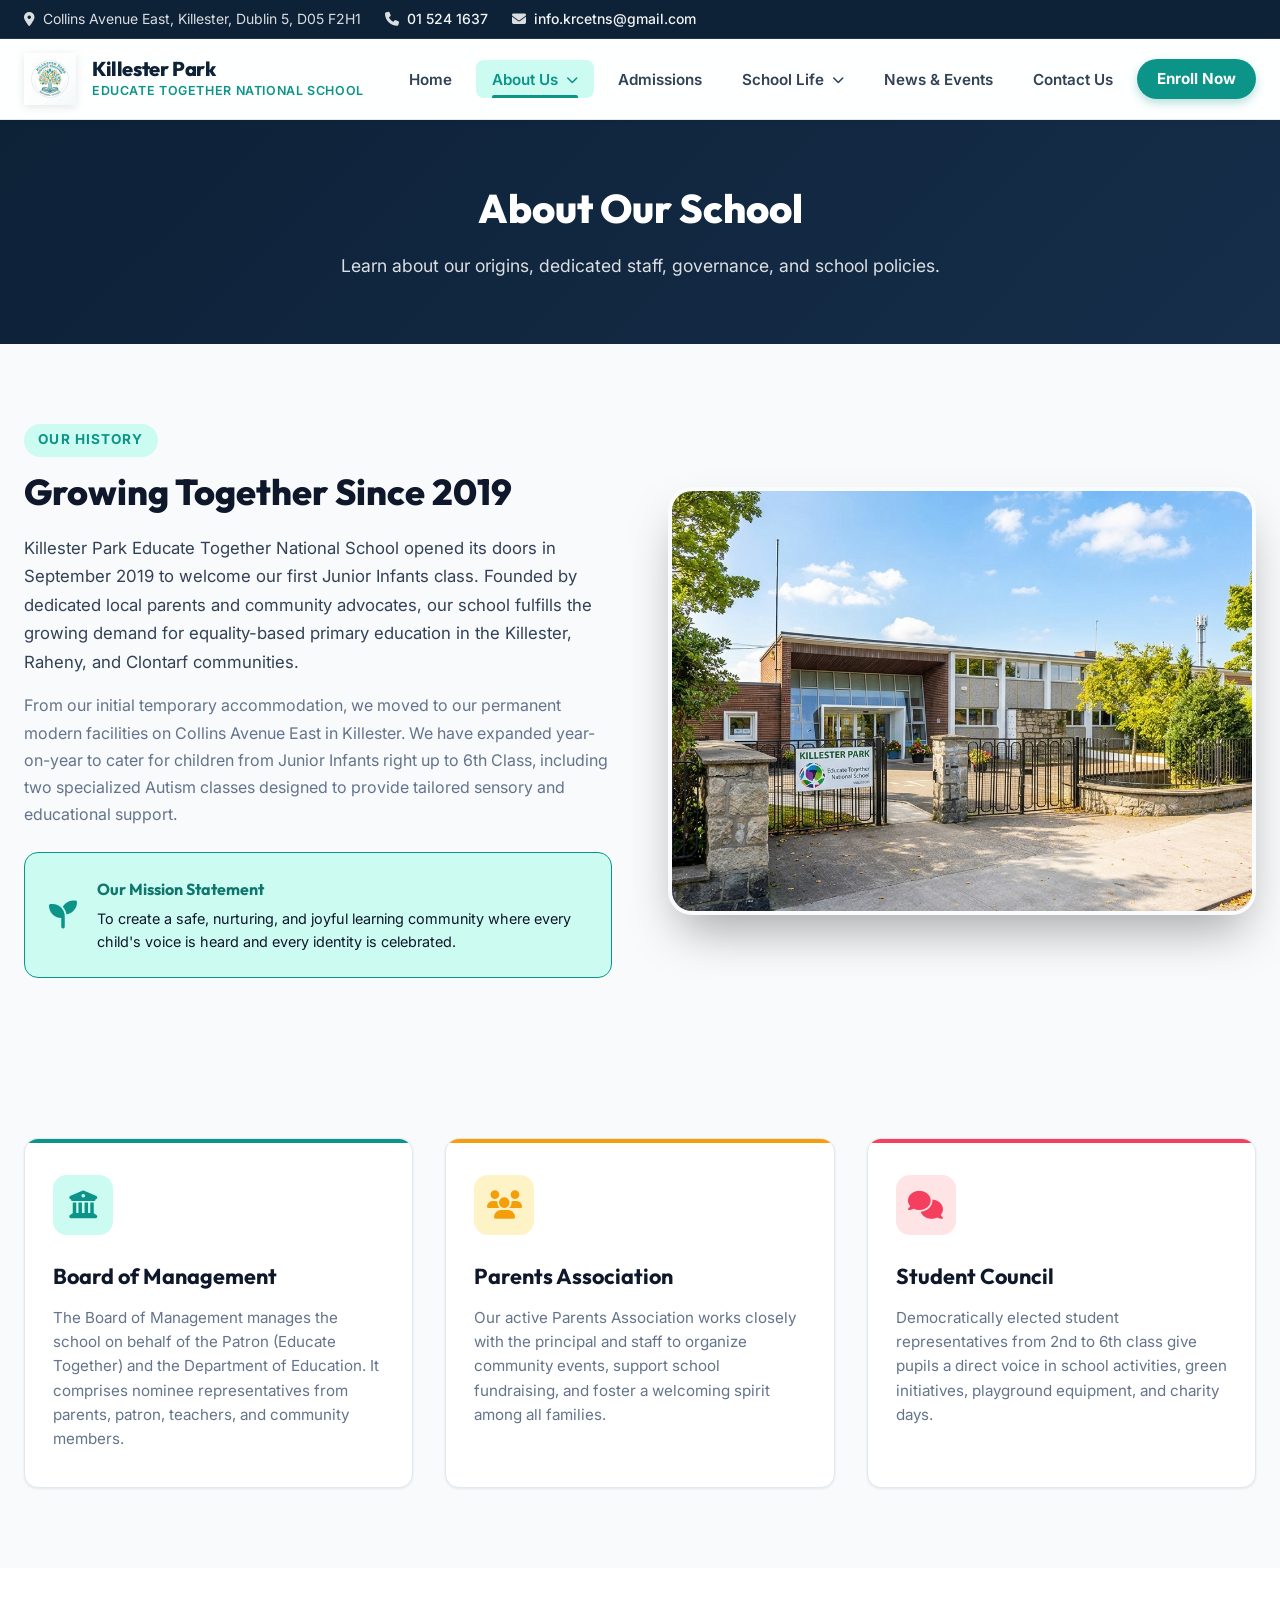
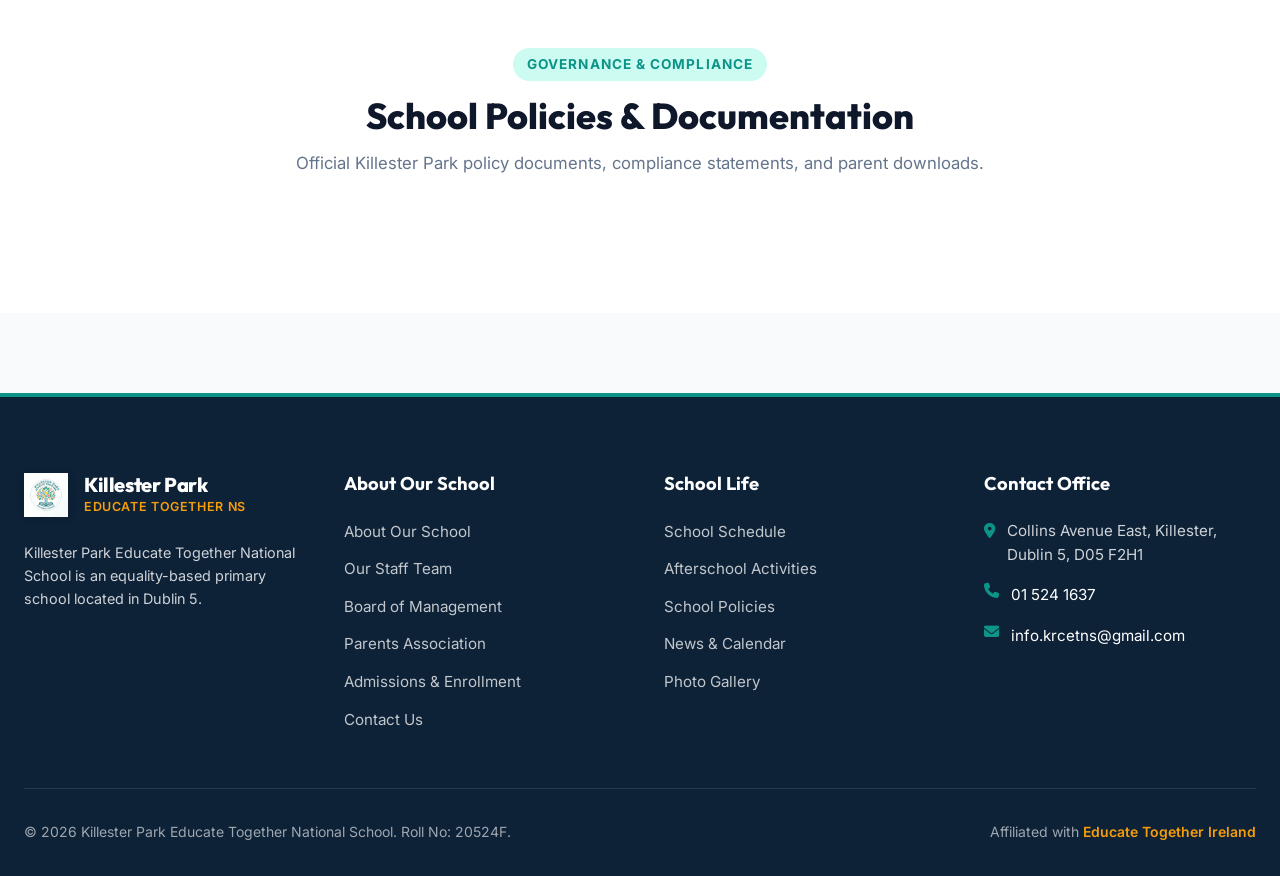
==== about.html @ 39e389ac "Update website to Killester Park: school name, shared components, afterschool activities, live Googl" ====
<!DOCTYPE html>
<html lang="en">
<head>
  <meta charset="UTF-8">
  <meta name="viewport" content="width=device-width, initial-scale=1.0">
  <title>About Us & Ethos | Killester Park Dublin 5</title>
  <meta name="description" content="Learn about Killester Park Educate Together National School history, core Educate Together ethos, equality-based values, governance, and school policy documents.">
  <link rel="icon" type="image/png" href="images/logo.png">
  <link rel="stylesheet" href="css/styles.css">
  <link rel="stylesheet" href="https://cdnjs.cloudflare.com/ajax/libs/font-awesome/6.4.0/css/all.min.css">
</head>
<body>

  <!-- Shared Site Header Container -->
  <div id="siteHeader"></div>

  <!-- Page Banner -->
  <section class="page-header-banner">
    <div class="page-header-container">
      <h1 class="page-header-title">About Our School</h1>
      <p class="page-header-subtitle">Learn about our origins, dedicated staff, governance, and school policies.</p>
    </div>
  </section>

  <!-- History & Vision Section -->
  <section class="section">
    <div class="container">
      <div style="display: grid; grid-template-columns: repeat(auto-fit, minmax(320px, 1fr)); gap: 3.5rem; align-items: center;">
        <div>
          <span class="section-tag">Our History</span>
          <h2 class="section-title" style="text-align: left; margin-bottom: 1.25rem;">Growing Together Since 2019</h2>
          <p style="font-size: 1.05rem; line-height: 1.7; color: var(--text-body); margin-bottom: 1rem;">
            Killester Park Educate Together National School opened its doors in September 2019 to welcome our first Junior Infants class. Founded by dedicated local parents and community advocates, our school fulfills the growing demand for equality-based primary education in the Killester, Raheny, and Clontarf communities.
          </p>
          <p style="font-size: 1rem; line-height: 1.7; color: var(--text-muted); margin-bottom: 1.5rem;">
            From our initial temporary accommodation, we moved to our permanent modern facilities on Collins Avenue East in Killester. We have expanded year-on-year to cater for children from Junior Infants right up to 6th Class, including two specialized Autism classes designed to provide tailored sensory and educational support.
          </p>
          <div class="policy-card" style="background: var(--teal-light); border-color: var(--teal-brand);">
            <i class="fa-solid fa-seedling" style="font-size: 1.75rem; color: var(--teal-brand);"></i>
            <div>
              <h4 style="font-family: var(--font-heading); font-weight: 700; color: var(--teal-dark);">Our Mission Statement</h4>
              <p style="font-size: 0.9rem; color: var(--text-heading); margin-top: 0.25rem;">To create a safe, nurturing, and joyful learning community where every child's voice is heard and every identity is celebrated.</p>
            </div>
          </div>
        </div>

        <div class="hero-image-card">
          <img src="images/hero.png" alt="Killester Park School Campus">
        </div>
      </div>
    </div>
  </section>

  <!-- Governance & Parents Association -->
  <section class="section">
    <div class="container">
      <div style="display: grid; grid-template-columns: repeat(auto-fit, minmax(300px, 1fr)); gap: 2rem;">
        <div class="pillar-card">
          <div class="pillar-icon"><i class="fa-solid fa-building-columns"></i></div>
          <h3 class="pillar-title">Board of Management</h3>
          <p class="pillar-text">The Board of Management manages the school on behalf of the Patron (Educate Together) and the Department of Education. It comprises nominee representatives from parents, patron, teachers, and community members.</p>
        </div>

        <div class="pillar-card">
          <div class="pillar-icon"><i class="fa-solid fa-users"></i></div>
          <h3 class="pillar-title">Parents Association</h3>
          <p class="pillar-text">Our active Parents Association works closely with the principal and staff to organize community events, support school fundraising, and foster a welcoming spirit among all families.</p>
        </div>

        <div class="pillar-card">
          <div class="pillar-icon"><i class="fa-solid fa-comments"></i></div>
          <h3 class="pillar-title">Student Council</h3>
          <p class="pillar-text">Democratically elected student representatives from 2nd to 6th class give pupils a direct voice in school activities, green initiatives, playground equipment, and charity days.</p>
        </div>
      </div>
    </div>
  </section>

  <!-- Dynamic Policies Center Section -->
  <section class="section" id="policies" style="background-color: var(--bg-surface);">
    <div class="container">
      <div class="section-header">
        <span class="section-tag">Governance & Compliance</span>
        <h2 class="section-title">School Policies & Documentation</h2>
        <p class="section-description">Official Killester Park policy documents, compliance statements, and parent downloads.</p>
      </div>

      <!-- Live Policy List Container -->
      <div class="policy-list" id="policyList">
        <!-- Rendered dynamically via js/main.js -->
      </div>
    </div>
  </section>

  <!-- Shared Site Footer Container -->
  <div id="siteFooter"></div>

  <script src="js/main.js"></script>
</body>
</html>
---- css/styles.css ----
/* ==========================================================================
   KILLESTER PARK EDUCATE TOGETHER NATIONAL SCHOOL
   Official Master Stylesheet & Design System
   ========================================================================== */

@import url('https://fonts.googleapis.com/css2?family=Inter:wght@300;400;500;600;700&family=Outfit:wght@400;500;600;700;800&display=swap');

:root {
  /* Color Palette */
  --primary-navy: #0d2137;
  --primary-navy-light: #162e4a;
  --teal-brand: #0d9488;
  --teal-dark: #0f766e;
  --teal-light: #ccfbf1;
  --amber-accent: #f59e0b;
  --amber-light: #fef3c7;
  --coral-accent: #f43f5e;
  --coral-light: #ffe4e6;
  --emerald-accent: #10b981;
  --emerald-light: #d1fae5;

  /* Surfaces & Neutral Tones */
  --bg-main: #f8fafc;
  --bg-surface: #ffffff;
  --bg-surface-elevated: #ffffff;
  --border-subtle: #e2e8f0;
  --border-strong: #cbd5e1;

  /* Text Colors */
  --text-heading: #0f172a;
  --text-body: #334155;
  --text-muted: #64748b;
  --text-white: #ffffff;

  /* Typography */
  --font-heading: 'Outfit', -apple-system, BlinkMacSystemFont, sans-serif;
  --font-body: 'Inter', -apple-system, BlinkMacSystemFont, sans-serif;

  /* Shadows & Glassmorphism */
  --shadow-sm: 0 1px 3px rgba(15, 23, 42, 0.08);
  --shadow-md: 0 4px 12px rgba(15, 23, 42, 0.08), 0 2px 4px rgba(15, 23, 42, 0.04);
  --shadow-lg: 0 10px 25px -5px rgba(15, 23, 42, 0.1), 0 8px 10px -6px rgba(15, 23, 42, 0.04);
  --shadow-hover: 0 20px 30px -10px rgba(13, 148, 136, 0.2);
  --glass-bg: rgba(255, 255, 255, 0.85);
  --glass-border: rgba(255, 255, 255, 0.3);

  /* Radius & Transitions */
  --radius-sm: 8px;
  --radius-md: 14px;
  --radius-lg: 24px;
  --radius-full: 9999px;
  --transition: all 0.3s cubic-bezier(0.16, 1, 0.3, 1);
}

/* Reset & Box Sizing */
*, *::before, *::after {
  box-sizing: border-box;
  margin: 0;
  padding: 0;
}

html {
  scroll-behavior: smooth;
  font-size: 16px;
}

body {
  font-family: var(--font-body);
  background-color: var(--bg-main);
  color: var(--text-body);
  line-height: 1.6;
  -webkit-font-smoothing: antialiased;
  overflow-x: hidden;
}

a {
  color: var(--teal-brand);
  text-decoration: none;
  transition: var(--transition);
}

a:hover {
  color: var(--teal-dark);
}

img {
  max-width: 100%;
  height: auto;
  display: block;
}

/* ==========================================================================
   TOP ANNOUNCEMENT & CONTACT BAR
   ========================================================================== */
.top-bar {
  background-color: var(--primary-navy);
  color: rgba(255, 255, 255, 0.9);
  font-size: 0.875rem;
  padding: 0.5rem 1.5rem;
  border-bottom: 1px solid rgba(255, 255, 255, 0.1);
}

.top-bar-container {
  max-width: 1280px;
  margin: 0 auto;
  display: flex;
  justify-content: space-between;
  align-items: center;
  flex-wrap: wrap;
  gap: 1rem;
}

.top-info {
  display: flex;
  align-items: center;
  gap: 1.5rem;
  flex-wrap: wrap;
}

.top-info-item {
  display: inline-flex;
  align-items: center;
  gap: 0.5rem;
  color: rgba(255, 255, 255, 0.85);
}

.top-info-item a {
  color: rgba(255, 255, 255, 0.95);
  font-weight: 500;
}

.top-info-item a:hover {
  color: var(--amber-accent);
}

.top-social {
  display: flex;
  align-items: center;
  gap: 1rem;
}

.social-link {
  display: inline-flex;
  align-items: center;
  justify-content: center;
  width: 28px;
  height: 28px;
  border-radius: 50%;
  background: rgba(255, 255, 255, 0.15);
  color: white;
  transition: var(--transition);
}

.social-link:hover {
  background: var(--teal-brand);
  color: white;
  transform: translateY(-2px);
}

/* ==========================================================================
   HEADER & NAVIGATION
   ========================================================================== */
.main-header {
  position: sticky;
  top: 0;
  z-index: 1000;
  background: var(--glass-bg);
  backdrop-filter: blur(12px);
  border-bottom: 1px solid var(--border-subtle);
  box-shadow: var(--shadow-sm);
  transition: var(--transition);
}

.header-container {
  max-width: 1280px;
  margin: 0 auto;
  padding: 0.85rem 1.5rem;
  display: flex;
  align-items: center;
  justify-content: space-between;
}

.brand-logo {
  display: flex;
  align-items: center;
  gap: 1rem;
  text-decoration: none;
}

.brand-logo img {
  width: 52px;
  height: 52px;
  object-fit: contain;
  filter: drop-shadow(0 2px 4px rgba(0,0,0,0.1));
}

.brand-text {
  display: flex;
  flex-direction: column;
}

.brand-title {
  font-family: var(--font-heading);
  font-weight: 800;
  font-size: 1.25rem;
  color: var(--primary-navy);
  line-height: 1.2;
  letter-spacing: -0.02em;
}

.brand-subtitle {
  font-size: 0.78rem;
  font-weight: 600;
  color: var(--teal-brand);
  text-transform: uppercase;
  letter-spacing: 0.05em;
}

/* Navigation Links */
.nav-menu {
  display: flex;
  align-items: center;
  gap: 0.5rem;
  list-style: none;
}

.nav-link {
  padding: 0.6rem 1rem;
  font-size: 0.95rem;
  font-weight: 600;
  color: var(--text-body);
  border-radius: var(--radius-sm);
  transition: var(--transition);
  position: relative;
}

.nav-link:hover {
  color: var(--teal-brand);
  background-color: rgba(13, 148, 136, 0.06);
}

.nav-link.active {
  color: var(--teal-brand);
  background-color: var(--teal-light);
}

.nav-link.active::after {
  content: '';
  position: absolute;
  bottom: 0;
  left: 1rem;
  right: 1rem;
  height: 3px;
  background-color: var(--teal-brand);
  border-radius: 2px 2px 0 0;
}

/* Navigation Dropdown */
.nav-item-dropdown {
  position: relative;
}

.dropdown-menu {
  position: absolute;
  top: 100%;
  left: 0;
  min-width: 240px;
  background: var(--bg-surface);
  border: 1px solid var(--border-subtle);
  border-radius: var(--radius-md);
  box-shadow: var(--shadow-lg);
  padding: 0.5rem;
  list-style: none;
  opacity: 0;
  visibility: hidden;
  transform: translateY(10px);
  transition: all 0.25s cubic-bezier(0.16, 1, 0.3, 1);
  z-index: 1200;
}

.nav-item-dropdown:hover .dropdown-menu,
.nav-item-dropdown:focus-within .dropdown-menu {
  opacity: 1;
  visibility: visible;
  transform: translateY(4px);
}

.dropdown-item {
  display: flex;
  align-items: center;
  gap: 0.75rem;
  padding: 0.7rem 1rem;
  font-size: 0.92rem;
  font-weight: 600;
  color: var(--text-heading);
  border-radius: var(--radius-sm);
  transition: var(--transition);
}

.dropdown-item:hover, .dropdown-item.active {
  background-color: var(--teal-light);
  color: var(--teal-brand);
}

/* Mobile Drawer Submenu */
.mobile-submenu {
  list-style: none;
  padding-left: 1.25rem;
  display: flex;
  flex-direction: column;
  gap: 0.25rem;
  margin-top: 0.25rem;
  margin-bottom: 0.5rem;
}

.mobile-submenu-link {
  display: block;
  padding: 0.6rem 0.85rem;
  font-size: 0.95rem;
  font-weight: 600;
  color: var(--text-muted);
  border-radius: var(--radius-sm);
}

.mobile-submenu-link.active, .mobile-submenu-link:hover {
  color: var(--teal-brand);
  background: var(--teal-light);
}

.nav-cta {
  background-color: var(--teal-brand);
  color: white !important;
  padding: 0.65rem 1.25rem;
  border-radius: var(--radius-full);
  font-weight: 700;
  box-shadow: 0 4px 10px rgba(13, 148, 136, 0.3);
}

.nav-cta:hover {
  background-color: var(--teal-dark);
  transform: translateY(-1px);
  box-shadow: 0 6px 15px rgba(13, 148, 136, 0.4);
}

/* Mobile Toggle */
.mobile-toggle {
  display: none;
  background: none;
  border: none;
  font-size: 1.5rem;
  color: var(--primary-navy);
  cursor: pointer;
  padding: 0.5rem;
  border-radius: var(--radius-sm);
}

.mobile-toggle:hover {
  background-color: var(--border-subtle);
}

/* Mobile Drawer Overlay */
.mobile-drawer {
  position: fixed;
  top: 0;
  right: -100%;
  width: 85%;
  max-width: 380px;
  height: 100vh;
  background: var(--bg-surface);
  box-shadow: -10px 0 30px rgba(0, 0, 0, 0.15);
  z-index: 1100;
  transition: right 0.4s cubic-bezier(0.16, 1, 0.3, 1);
  display: flex;
  flex-direction: column;
  padding: 2rem 1.5rem;
}

.mobile-drawer.open {
  right: 0;
}

.mobile-drawer-header {
  display: flex;
  align-items: center;
  justify-content: space-between;
  padding-bottom: 1.5rem;
  border-bottom: 1px solid var(--border-subtle);
  margin-bottom: 1.5rem;
}

.close-drawer {
  background: none;
  border: none;
  font-size: 1.5rem;
  cursor: pointer;
  color: var(--text-muted);
  padding: 0.5rem;
}

.mobile-nav-list {
  list-style: none;
  display: flex;
  flex-direction: column;
  gap: 0.5rem;
}

.mobile-nav-link {
  display: block;
  padding: 0.85rem 1rem;
  font-size: 1.05rem;
  font-weight: 600;
  color: var(--text-heading);
  border-radius: var(--radius-sm);
}

.mobile-nav-link.active, .mobile-nav-link:hover {
  background-color: var(--teal-light);
  color: var(--teal-brand);
}

.backdrop {
  position: fixed;
  top: 0;
  left: 0;
  width: 100vw;
  height: 100vh;
  background: rgba(15, 23, 42, 0.4);
  backdrop-filter: blur(4px);
  z-index: 1050;
  opacity: 0;
  pointer-events: none;
  transition: opacity 0.3s ease;
}

.backdrop.active {
  opacity: 1;
  pointer-events: auto;
}

/* ==========================================================================
   HERO BANNER
   ========================================================================== */
.hero {
  position: relative;
  background: linear-gradient(135deg, var(--primary-navy) 0%, var(--primary-navy-light) 60%, #1e3a5f 100%);
  color: var(--text-white);
  padding: 5rem 1.5rem 6rem;
  overflow: hidden;
}

.hero-bg-shapes {
  position: absolute;
  top: 0;
  left: 0;
  width: 100%;
  height: 100%;
  overflow: hidden;
  pointer-events: none;
  z-index: 1;
}

.shape-circle-1 {
  position: absolute;
  top: -100px;
  right: -50px;
  width: 400px;
  height: 400px;
  border-radius: 50%;
  background: radial-gradient(circle, rgba(13, 148, 136, 0.25) 0%, rgba(13, 148, 136, 0) 70%);
}

.shape-circle-2 {
  position: absolute;
  bottom: -150px;
  left: -100px;
  width: 500px;
  height: 500px;
  border-radius: 50%;
  background: radial-gradient(circle, rgba(245, 158, 11, 0.18) 0%, rgba(245, 158, 11, 0) 70%);
}

.hero-container {
  max-width: 1280px;
  margin: 0 auto;
  position: relative;
  z-index: 2;
  display: grid;
  grid-template-columns: 1.2fr 0.8fr;
  gap: 3rem;
  align-items: center;
}

.hero-badge {
  display: inline-flex;
  align-items: center;
  gap: 0.5rem;
  padding: 0.4rem 1rem;
  background: rgba(255, 255, 255, 0.12);
  backdrop-filter: blur(8px);
  border: 1px solid rgba(255, 255, 255, 0.2);
  border-radius: var(--radius-full);
  font-size: 0.875rem;
  font-weight: 600;
  color: var(--amber-accent);
  margin-bottom: 1.25rem;
}

.hero-title {
  font-family: var(--font-heading);
  font-size: 3rem;
  font-weight: 800;
  line-height: 1.15;
  letter-spacing: -0.02em;
  margin-bottom: 1.25rem;
}

.hero-title span {
  color: #38bdf8;
  background: linear-gradient(135deg, #38bdf8 0%, #2dd4bf 100%);
  -webkit-background-clip: text;
  -webkit-text-fill-color: transparent;
}

.hero-lead {
  font-size: 1.15rem;
  line-height: 1.6;
  color: rgba(255, 255, 255, 0.85);
  margin-bottom: 2rem;
  max-width: 600px;
}

.hero-actions {
  display: flex;
  gap: 1rem;
  flex-wrap: wrap;
}

.hero-image-card {
  position: relative;
  border-radius: var(--radius-lg);
  overflow: hidden;
  box-shadow: 0 25px 50px -12px rgba(0, 0, 0, 0.35);
  border: 4px solid rgba(255, 255, 255, 0.15);
}

.hero-image-card img {
  width: 100%;
  height: 420px;
  object-fit: cover;
  transition: transform 0.5s ease;
}

.hero-image-card:hover img {
  transform: scale(1.03);
}

/* Page Header Banner (for secondary pages) */
.page-header-banner {
  background: linear-gradient(135deg, var(--primary-navy) 0%, var(--primary-navy-light) 100%);
  color: white;
  padding: 3.5rem 1.5rem 4rem;
  text-align: center;
  position: relative;
}

.page-header-container {
  max-width: 900px;
  margin: 0 auto;
}

.page-header-title {
  font-family: var(--font-heading);
  font-size: 2.5rem;
  font-weight: 800;
  margin-bottom: 0.75rem;
}

.page-header-subtitle {
  font-size: 1.1rem;
  color: rgba(255, 255, 255, 0.85);
}

/* ==========================================================================
   BUTTONS & CONTROLS
   ========================================================================== */
.btn {
  display: inline-flex;
  align-items: center;
  justify-content: center;
  gap: 0.5rem;
  padding: 0.8rem 1.6rem;
  font-family: var(--font-body);
  font-weight: 700;
  font-size: 1rem;
  border-radius: var(--radius-sm);
  cursor: pointer;
  transition: var(--transition);
  border: 2px solid transparent;
  text-decoration: none;
}

.btn-primary {
  background-color: var(--teal-brand);
  color: white;
  box-shadow: 0 4px 14px rgba(13, 148, 136, 0.35);
}

.btn-primary:hover {
  background-color: var(--teal-dark);
  color: white;
  transform: translateY(-2px);
  box-shadow: 0 6px 20px rgba(13, 148, 136, 0.45);
}

.btn-secondary {
  background-color: rgba(255, 255, 255, 0.15);
  color: white;
  border: 1px solid rgba(255, 255, 255, 0.3);
  backdrop-filter: blur(4px);
}

.btn-secondary:hover {
  background-color: rgba(255, 255, 255, 0.25);
  color: white;
  transform: translateY(-2px);
}

.btn-outline {
  background-color: transparent;
  color: var(--teal-brand);
  border: 2px solid var(--teal-brand);
}

.btn-outline:hover {
  background-color: var(--teal-brand);
  color: white;
}

.btn-amber {
  background-color: var(--amber-accent);
  color: var(--primary-navy);
  font-weight: 800;
  box-shadow: 0 4px 14px rgba(245, 158, 11, 0.3);
}

.btn-amber:hover {
  background-color: #d97706;
  color: white;
  transform: translateY(-2px);
}

/* ==========================================================================
   STATS BAR
   ========================================================================== */
.stats-bar {
  background: var(--bg-surface);
  border-bottom: 1px solid var(--border-subtle);
  padding: 2rem 1.5rem;
  box-shadow: var(--shadow-sm);
  margin-top: -2rem;
  position: relative;
  z-index: 10;
  border-radius: var(--radius-md);
  max-width: 1200px;
  margin-left: auto;
  margin-right: auto;
}

.stats-grid {
  display: grid;
  grid-template-columns: repeat(auto-fit, minmax(200px, 1fr));
  gap: 2rem;
  text-align: center;
}

.stat-item {
  display: flex;
  flex-direction: column;
  align-items: center;
}

.stat-number {
  font-family: var(--font-heading);
  font-size: 2.25rem;
  font-weight: 800;
  color: var(--teal-brand);
  line-height: 1.1;
}

.stat-label {
  font-size: 0.9rem;
  font-weight: 600;
  color: var(--text-muted);
  margin-top: 0.25rem;
}

/* ==========================================================================
   EDUCATE TOGETHER PILLARS & ETHOS
   ========================================================================== */
.section {
  padding: 5rem 1.5rem;
}

.container {
  max-width: 1280px;
  margin: 0 auto;
}

.section-header {
  text-align: center;
  max-width: 700px;
  margin: 0 auto 3.5rem;
}

.section-tag {
  display: inline-block;
  font-size: 0.85rem;
  font-weight: 700;
  color: var(--teal-brand);
  text-transform: uppercase;
  letter-spacing: 0.08em;
  background-color: var(--teal-light);
  padding: 0.35rem 0.9rem;
  border-radius: var(--radius-full);
  margin-bottom: 0.75rem;
}

.section-title {
  font-family: var(--font-heading);
  font-size: 2.25rem;
  font-weight: 800;
  color: var(--text-heading);
  line-height: 1.25;
}

.section-description {
  font-size: 1.05rem;
  color: var(--text-muted);
  margin-top: 0.75rem;
}

.pillars-grid {
  display: grid;
  grid-template-columns: repeat(auto-fit, minmax(270px, 1fr));
  gap: 2rem;
}

.pillar-card {
  background: var(--bg-surface);
  padding: 2.25rem 1.75rem;
  border-radius: var(--radius-md);
  border: 1px solid var(--border-subtle);
  box-shadow: var(--shadow-sm);
  transition: var(--transition);
  position: relative;
  overflow: hidden;
}

.pillar-card::before {
  content: '';
  position: absolute;
  top: 0;
  left: 0;
  width: 100%;
  height: 4px;
  background: var(--teal-brand);
  transition: var(--transition);
}

.pillar-card:nth-child(2)::before { background: var(--amber-accent); }
.pillar-card:nth-child(3)::before { background: var(--coral-accent); }
.pillar-card:nth-child(4)::before { background: var(--emerald-accent); }

.pillar-card:hover {
  transform: translateY(-6px);
  box-shadow: var(--shadow-md);
  border-color: var(--border-strong);
}

.pillar-icon {
  width: 60px;
  height: 60px;
  border-radius: var(--radius-md);
  display: flex;
  align-items: center;
  justify-content: center;
  font-size: 1.75rem;
  margin-bottom: 1.5rem;
}

.pillar-card:nth-child(1) .pillar-icon { background: var(--teal-light); color: var(--teal-brand); }
.pillar-card:nth-child(2) .pillar-icon { background: var(--amber-light); color: var(--amber-accent); }
.pillar-card:nth-child(3) .pillar-icon { background: var(--coral-light); color: var(--coral-accent); }
.pillar-card:nth-child(4) .pillar-icon { background: var(--emerald-light); color: var(--emerald-accent); }

.pillar-title {
  font-family: var(--font-heading);
  font-size: 1.35rem;
  font-weight: 700;
  color: var(--text-heading);
  margin-bottom: 0.75rem;
}

.pillar-text {
  font-size: 0.95rem;
  color: var(--text-muted);
  line-height: 1.6;
}

/* ==========================================================================
   CARDS & GRID LAYOUTS
   ========================================================================== */
.card-grid {
  display: grid;
  grid-template-columns: repeat(auto-fit, minmax(320px, 1fr));
  gap: 2rem;
}

.info-card {
  background: var(--bg-surface);
  border-radius: var(--radius-md);
  border: 1px solid var(--border-subtle);
  overflow: hidden;
  box-shadow: var(--shadow-sm);
  transition: var(--transition);
  display: flex;
  flex-direction: column;
}

.info-card:hover {
  transform: translateY(-4px);
  box-shadow: var(--shadow-md);
}

.card-img-wrapper {
  position: relative;
  width: 100%;
  height: 200px;
  overflow: hidden;
}

.card-img-wrapper img {
  width: 100%;
  height: 100%;
  object-fit: cover;
  transition: transform 0.5s ease;
}

.info-card:hover .card-img-wrapper img {
  transform: scale(1.05);
}

.card-badge {
  position: absolute;
  top: 1rem;
  left: 1rem;
  background: var(--glass-bg);
  backdrop-filter: blur(8px);
  padding: 0.3rem 0.8rem;
  border-radius: var(--radius-full);
  font-size: 0.75rem;
  font-weight: 700;
  color: var(--primary-navy);
}

.card-body {
  padding: 1.75rem;
  display: flex;
  flex-direction: column;
  flex: 1;
}

.card-title {
  font-family: var(--font-heading);
  font-size: 1.25rem;
  font-weight: 700;
  color: var(--text-heading);
  margin-bottom: 0.75rem;
}

.card-text {
  font-size: 0.95rem;
  color: var(--text-muted);
  margin-bottom: 1.5rem;
  flex: 1;
}

/* Policy Card Download List */
.policy-list {
  display: grid;
  grid-template-columns: repeat(auto-fit, minmax(280px, 1fr));
  gap: 1.5rem;
}

.policy-card {
  background: var(--bg-surface);
  padding: 1.5rem;
  border-radius: var(--radius-md);
  border: 1px solid var(--border-subtle);
  display: flex;
  align-items: center;
  gap: 1.25rem;
  transition: var(--transition);
}

.policy-card:hover {
  border-color: var(--teal-brand);
  transform: translateY(-2px);
  box-shadow: var(--shadow-sm);
}

.policy-icon {
  width: 48px;
  height: 48px;
  border-radius: var(--radius-sm);
  background: var(--teal-light);
  color: var(--teal-brand);
  display: flex;
  align-items: center;
  justify-content: center;
  font-size: 1.5rem;
  flex-shrink: 0;
}

.policy-info {
  flex: 1;
}

.policy-name {
  font-weight: 700;
  color: var(--text-heading);
  font-size: 1rem;
}

.policy-meta {
  font-size: 0.8rem;
  color: var(--text-muted);
}

/* ==========================================================================
   CALENDAR & NEWS FILTERS
   ========================================================================== */
.filter-bar {
  display: flex;
  justify-content: center;
  gap: 0.75rem;
  flex-wrap: wrap;
  margin-bottom: 2.5rem;
}

.filter-btn {
  padding: 0.6rem 1.25rem;
  border-radius: var(--radius-full);
  border: 1px solid var(--border-subtle);
  background: var(--bg-surface);
  font-weight: 600;
  font-size: 0.9rem;
  color: var(--text-muted);
  cursor: pointer;
  transition: var(--transition);
}

.filter-btn:hover, .filter-btn.active {
  background: var(--teal-brand);
  color: white;
  border-color: var(--teal-brand);
}

.calendar-grid {
  display: grid;
  grid-template-columns: repeat(auto-fit, minmax(300px, 1fr));
  gap: 1.5rem;
}

.calendar-card {
  background: var(--bg-surface);
  border-radius: var(--radius-md);
  border: 1px solid var(--border-subtle);
  padding: 1.5rem;
  display: flex;
  gap: 1.25rem;
  align-items: center;
}

.calendar-date {
  width: 65px;
  height: 65px;
  border-radius: var(--radius-sm);
  background: var(--primary-navy);
  color: white;
  display: flex;
  flex-direction: column;
  align-items: center;
  justify-content: center;
  flex-shrink: 0;
}

.calendar-date {
  min-width: 75px;
  padding: 0.5rem;
  height: 70px;
  border-radius: var(--radius-sm);
  background: var(--primary-navy);
  color: white;
  display: flex;
  flex-direction: column;
  align-items: center;
  justify-content: center;
  flex-shrink: 0;
  text-align: center;
}

.date-day {
  font-family: var(--font-heading);
  font-size: 1.25rem;
  font-weight: 800;
  line-height: 1.1;
  white-space: nowrap;
}

.date-month {
  font-size: 0.75rem;
  font-weight: 700;
  text-transform: uppercase;
  margin-top: 2px;
}

/* ==========================================================================
   FORMS & INPUTS
   ========================================================================== */
.form-container {
  background: var(--bg-surface);
  border-radius: var(--radius-lg);
  padding: 2.5rem;
  border: 1px solid var(--border-subtle);
  box-shadow: var(--shadow-md);
  max-width: 800px;
  margin: 0 auto;
}

.form-group {
  margin-bottom: 1.5rem;
}

.form-label {
  display: block;
  font-weight: 600;
  color: var(--text-heading);
  margin-bottom: 0.5rem;
  font-size: 0.95rem;
}

.form-input, .form-select, .form-textarea {
  width: 100%;
  padding: 0.85rem 1.1rem;
  border-radius: var(--radius-sm);
  border: 1px solid var(--border-strong);
  background: var(--bg-surface);
  font-family: var(--font-body);
  font-size: 0.95rem;
  color: var(--text-heading);
  transition: var(--transition);
}

.form-input:focus, .form-select:focus, .form-textarea:focus {
  outline: none;
  border-color: var(--teal-brand);
  box-shadow: 0 0 0 4px var(--teal-light);
}

.form-row {
  display: grid;
  grid-template-columns: repeat(auto-fit, minmax(240px, 1fr));
  gap: 1.5rem;
}

/* ==========================================================================
   FOOTER
   ========================================================================== */
.main-footer {
  background-color: var(--primary-navy);
  color: rgba(255, 255, 255, 0.8);
  padding: 4.5rem 1.5rem 2rem;
  margin-top: 5rem;
  border-top: 4px solid var(--teal-brand);
}

.footer-grid {
  display: grid;
  grid-template-columns: repeat(auto-fit, minmax(220px, 1fr));
  gap: 3rem;
  margin-bottom: 3.5rem;
}

.footer-col-title {
  font-family: var(--font-heading);
  font-weight: 700;
  color: white;
  font-size: 1.15rem;
  margin-bottom: 1.25rem;
}

.footer-links {
  list-style: none;
  display: flex;
  flex-direction: column;
  gap: 0.75rem;
}

.footer-link {
  color: rgba(255, 255, 255, 0.75);
  transition: var(--transition);
  font-size: 0.95rem;
}

.footer-link:hover {
  color: var(--amber-accent);
  padding-left: 4px;
}

.footer-contact-item {
  display: flex;
  gap: 0.75rem;
  margin-bottom: 1rem;
  font-size: 0.95rem;
  color: rgba(255, 255, 255, 0.8);
}

.footer-bottom {
  border-top: 1px solid rgba(255, 255, 255, 0.1);
  padding-top: 2rem;
  display: flex;
  justify-content: space-between;
  align-items: center;
  flex-wrap: wrap;
  gap: 1rem;
  font-size: 0.875rem;
  color: rgba(255, 255, 255, 0.6);
}

/* ==========================================================================
   RESPONSIVE QUERIES
   ========================================================================== */
@media (max-width: 1024px) {
  .hero-container {
    grid-template-columns: 1fr;
    text-align: center;
  }
  .hero-lead {
    margin-left: auto;
    margin-right: auto;
  }
  .hero-actions {
    justify-content: center;
  }
  .hero-image-card {
    max-width: 600px;
    margin: 0 auto;
  }
}

@media (max-width: 768px) {
  .nav-menu {
    display: none;
  }
  .mobile-toggle {
    display: block;
  }
  .hero-title {
    font-size: 2.25rem;
  }
  .top-info {
    justify-content: center;
  }
  .top-bar-container {
    justify-content: center;
  }
}
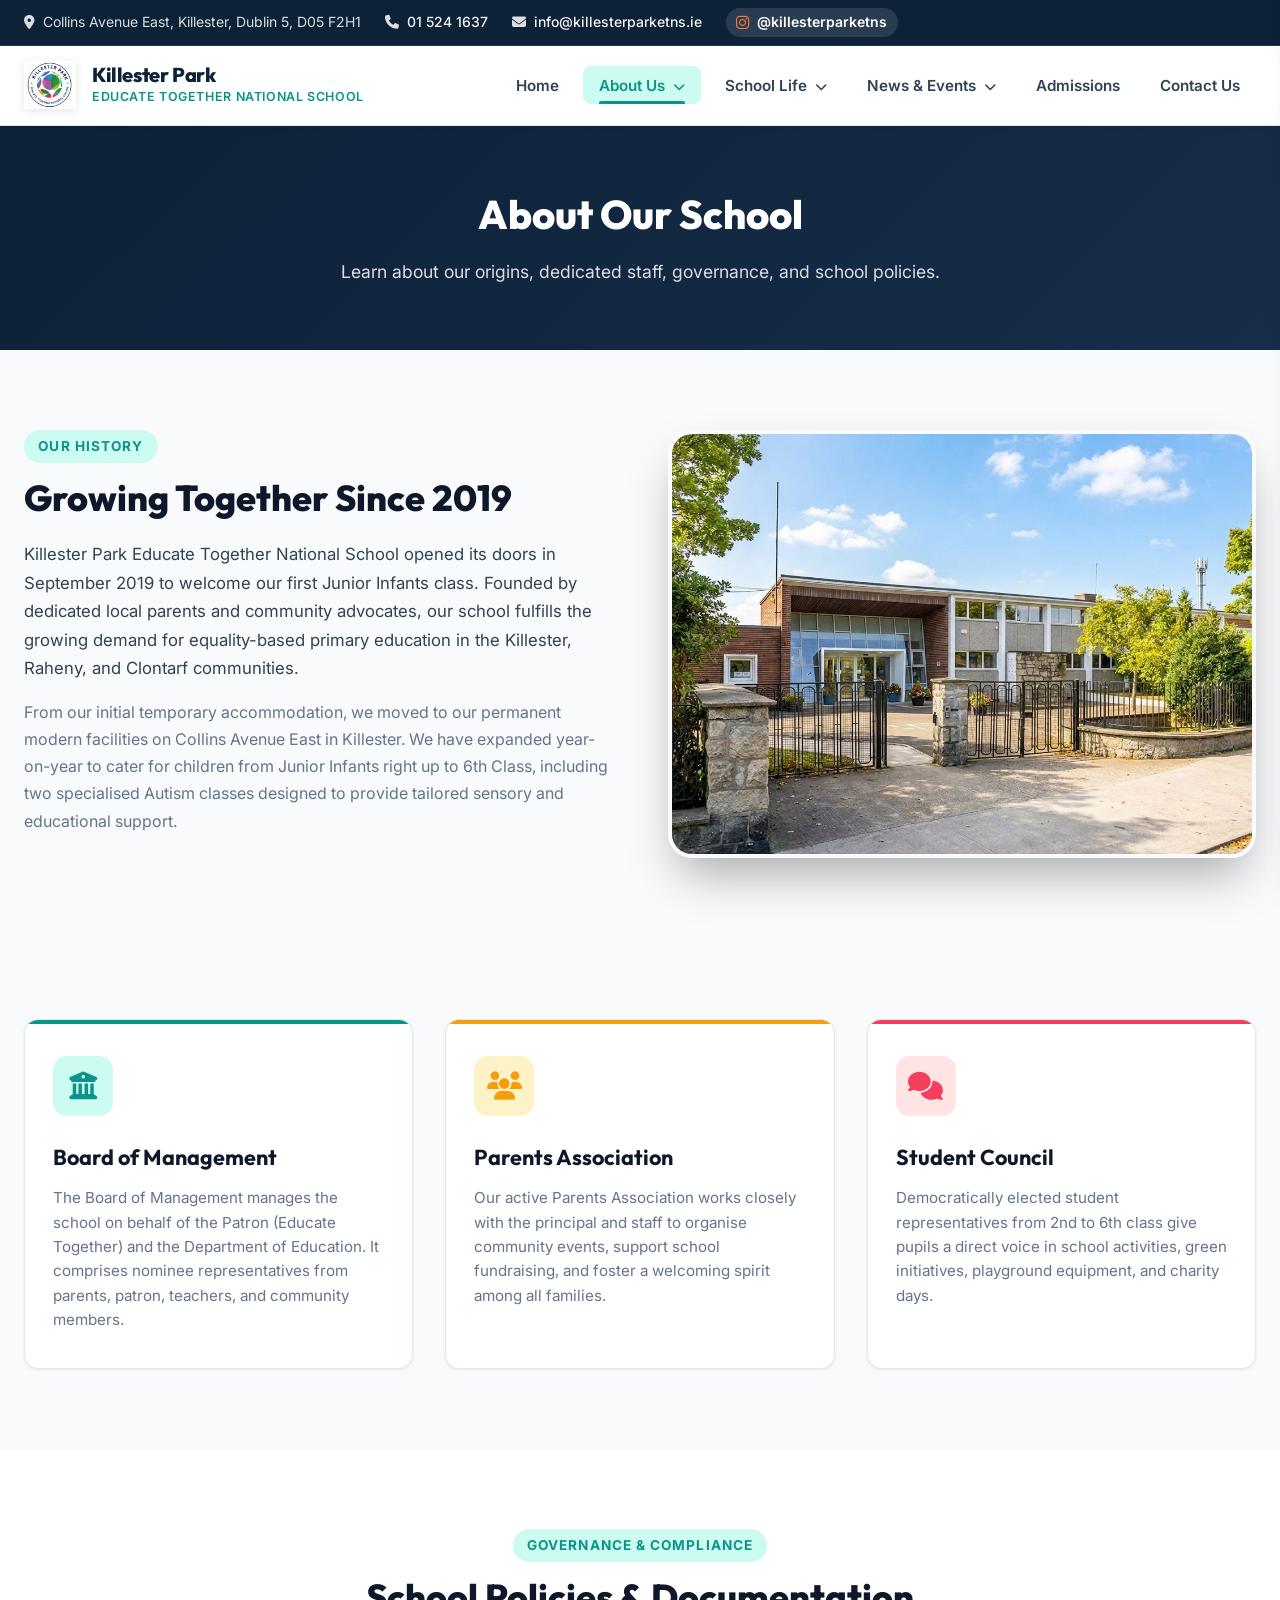
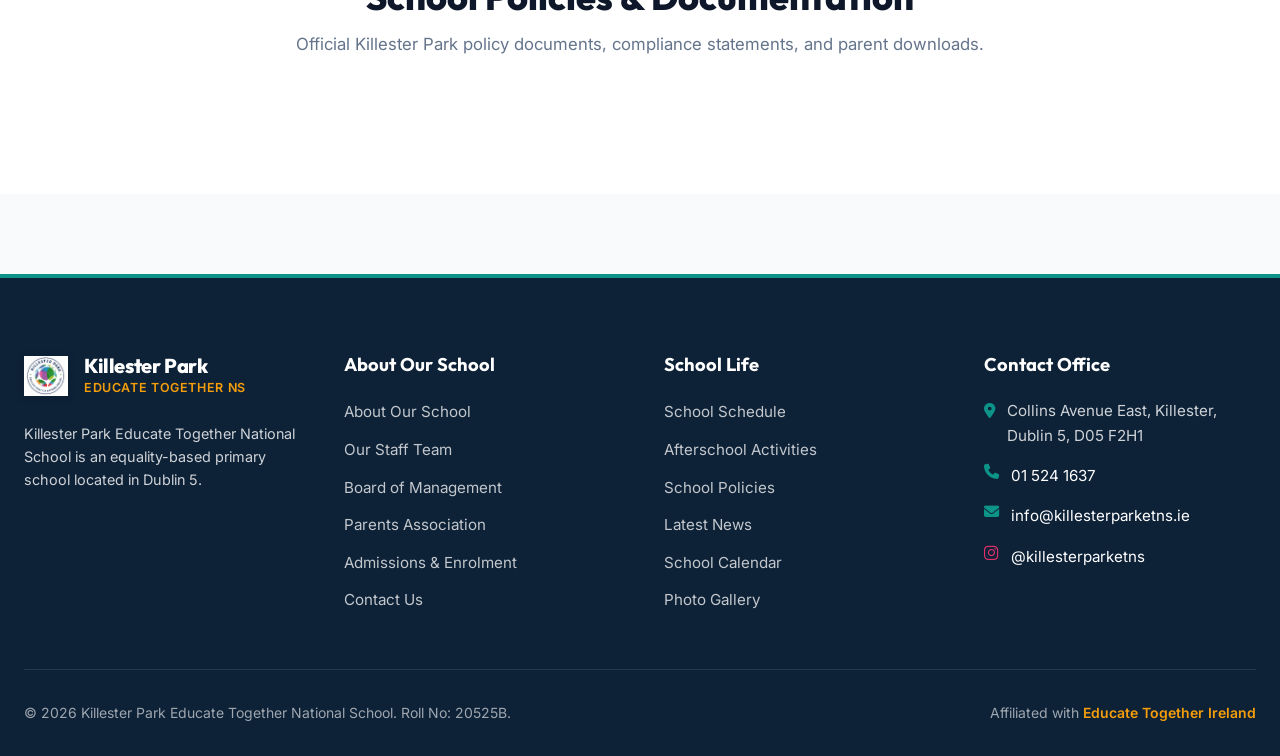
==== commit d5b8f921: "Update UK English spellings and add Instagram link to header banner" ====
--- a/about.html
+++ b/about.html
@@ -1,14 +1,17 @@
 <!DOCTYPE html>
 <html lang="en">
+
 <head>
   <meta charset="UTF-8">
   <meta name="viewport" content="width=device-width, initial-scale=1.0">
   <title>About Us & Ethos | Killester Park Dublin 5</title>
-  <meta name="description" content="Learn about Killester Park Educate Together National School history, core Educate Together ethos, equality-based values, governance, and school policy documents.">
+  <meta name="description"
+    content="Learn about Killester Park Educate Together National School history, core Educate Together ethos, equality-based values, governance, and school policy documents.">
   <link rel="icon" type="image/png" href="images/logo.png">
   <link rel="stylesheet" href="css/styles.css">
   <link rel="stylesheet" href="https://cdnjs.cloudflare.com/ajax/libs/font-awesome/6.4.0/css/all.min.css">
 </head>
+
 <body>
 
   <!-- Shared Site Header Container -->
@@ -25,23 +28,21 @@
   <!-- History & Vision Section -->
   <section class="section">
     <div class="container">
-      <div style="display: grid; grid-template-columns: repeat(auto-fit, minmax(320px, 1fr)); gap: 3.5rem; align-items: center;">
+      <div
+        style="display: grid; grid-template-columns: repeat(auto-fit, minmax(320px, 1fr)); gap: 3.5rem; align-items: center;">
         <div>
           <span class="section-tag">Our History</span>
           <h2 class="section-title" style="text-align: left; margin-bottom: 1.25rem;">Growing Together Since 2019</h2>
           <p style="font-size: 1.05rem; line-height: 1.7; color: var(--text-body); margin-bottom: 1rem;">
-            Killester Park Educate Together National School opened its doors in September 2019 to welcome our first Junior Infants class. Founded by dedicated local parents and community advocates, our school fulfills the growing demand for equality-based primary education in the Killester, Raheny, and Clontarf communities.
+            Killester Park Educate Together National School opened its doors in September 2019 to welcome our first
+            Junior Infants class. Founded by dedicated local parents and community advocates, our school fulfills the
+            growing demand for equality-based primary education in the Killester, Raheny, and Clontarf communities.
           </p>
           <p style="font-size: 1rem; line-height: 1.7; color: var(--text-muted); margin-bottom: 1.5rem;">
-            From our initial temporary accommodation, we moved to our permanent modern facilities on Collins Avenue East in Killester. We have expanded year-on-year to cater for children from Junior Infants right up to 6th Class, including two specialized Autism classes designed to provide tailored sensory and educational support.
+            From our initial temporary accommodation, we moved to our permanent modern facilities on Collins Avenue East
+            in Killester. We have expanded year-on-year to cater for children from Junior Infants right up to 6th Class,
+            including two specialised Autism classes designed to provide tailored sensory and educational support.
           </p>
-          <div class="policy-card" style="background: var(--teal-light); border-color: var(--teal-brand);">
-            <i class="fa-solid fa-seedling" style="font-size: 1.75rem; color: var(--teal-brand);"></i>
-            <div>
-              <h4 style="font-family: var(--font-heading); font-weight: 700; color: var(--teal-dark);">Our Mission Statement</h4>
-              <p style="font-size: 0.9rem; color: var(--text-heading); margin-top: 0.25rem;">To create a safe, nurturing, and joyful learning community where every child's voice is heard and every identity is celebrated.</p>
-            </div>
-          </div>
         </div>
 
         <div class="hero-image-card">
@@ -58,31 +59,36 @@
         <div class="pillar-card">
           <div class="pillar-icon"><i class="fa-solid fa-building-columns"></i></div>
           <h3 class="pillar-title">Board of Management</h3>
-          <p class="pillar-text">The Board of Management manages the school on behalf of the Patron (Educate Together) and the Department of Education. It comprises nominee representatives from parents, patron, teachers, and community members.</p>
+          <p class="pillar-text">The Board of Management manages the school on behalf of the Patron (Educate Together)
+            and the Department of Education. It comprises nominee representatives from parents, patron, teachers, and
+            community members.</p>
         </div>
 
         <div class="pillar-card">
           <div class="pillar-icon"><i class="fa-solid fa-users"></i></div>
           <h3 class="pillar-title">Parents Association</h3>
-          <p class="pillar-text">Our active Parents Association works closely with the principal and staff to organize community events, support school fundraising, and foster a welcoming spirit among all families.</p>
+          <p class="pillar-text">Our active Parents Association works closely with the principal and staff to organise
+            community events, support school fundraising, and foster a welcoming spirit among all families.</p>
         </div>
 
         <div class="pillar-card">
           <div class="pillar-icon"><i class="fa-solid fa-comments"></i></div>
           <h3 class="pillar-title">Student Council</h3>
-          <p class="pillar-text">Democratically elected student representatives from 2nd to 6th class give pupils a direct voice in school activities, green initiatives, playground equipment, and charity days.</p>
+          <p class="pillar-text">Democratically elected student representatives from 2nd to 6th class give pupils a
+            direct voice in school activities, green initiatives, playground equipment, and charity days.</p>
         </div>
       </div>
     </div>
   </section>
 
-  <!-- Dynamic Policies Center Section -->
+  <!-- Dynamic Policies Centre Section -->
   <section class="section" id="policies" style="background-color: var(--bg-surface);">
     <div class="container">
       <div class="section-header">
         <span class="section-tag">Governance & Compliance</span>
         <h2 class="section-title">School Policies & Documentation</h2>
-        <p class="section-description">Official Killester Park policy documents, compliance statements, and parent downloads.</p>
+        <p class="section-description">Official Killester Park policy documents, compliance statements, and parent
+          downloads.</p>
       </div>
 
       <!-- Live Policy List Container -->
@@ -97,4 +103,5 @@
 
   <script src="js/main.js"></script>
 </body>
-</html>
+
+</html>
--- a/css/styles.css
+++ b/css/styles.css
@@ -9,6 +9,7 @@
   /* Color Palette */
   --primary-navy: #0d2137;
   --primary-navy-light: #162e4a;
+  --primary-navy-dark: #071524;
   --teal-brand: #0d9488;
   --teal-dark: #0f766e;
   --teal-light: #ccfbf1;
@@ -133,6 +134,36 @@
   color: var(--amber-accent);
 }
 
+.top-instagram-item {
+  background: rgba(255, 255, 255, 0.12);
+  padding: 0.2rem 0.65rem;
+  border-radius: 20px;
+  transition: var(--transition);
+}
+
+.top-instagram-item:hover {
+  background: rgba(255, 255, 255, 0.22);
+}
+
+.top-instagram-item i {
+  color: #f77737;
+  font-size: 0.95rem;
+  transition: var(--transition);
+}
+
+.top-instagram-item:hover i {
+  color: #e1306c;
+}
+
+.top-instagram-item a {
+  color: #ffffff;
+  font-weight: 600;
+}
+
+.top-instagram-item a:hover {
+  color: var(--amber-accent);
+}
+
 .top-social {
   display: flex;
   align-items: center;
@@ -143,18 +174,24 @@
   display: inline-flex;
   align-items: center;
   justify-content: center;
-  width: 28px;
-  height: 28px;
+  width: 30px;
+  height: 30px;
   border-radius: 50%;
   background: rgba(255, 255, 255, 0.15);
   color: white;
   transition: var(--transition);
+  font-size: 0.95rem;
 }
 
 .social-link:hover {
   background: var(--teal-brand);
   color: white;
   transform: translateY(-2px);
+}
+
+.social-link.instagram:hover {
+  background: linear-gradient(45deg, #f09433 0%, #e6683c 25%, #dc2743 50%, #cc2366 75%, #bc1888 100%);
+  box-shadow: 0 4px 10px rgba(225, 48, 108, 0.35);
 }
 
 /* ==========================================================================
@@ -1164,7 +1201,9 @@
     display: none;
   }
   .mobile-toggle {
-    display: block;
+    display: flex;
+    align-items: center;
+    justify-content: center;
   }
   .hero-title {
     font-size: 2.25rem;
@@ -1176,3 +1215,170 @@
     justify-content: center;
   }
 }
+
+/* ==========================================================================
+   MOBILE NAVIGATION DRAWER & COLLAPSIBLE ACCORDIONS
+   ========================================================================== */
+.mobile-toggle {
+  display: none;
+  background: transparent;
+  border: none;
+  font-size: 1.5rem;
+  color: var(--primary-navy);
+  cursor: pointer;
+  padding: 0.5rem;
+}
+
+.mobile-drawer {
+  position: fixed;
+  top: 0;
+  right: -340px;
+  width: 320px;
+  max-width: 85vw;
+  height: 100vh;
+  height: 100dvh;
+  background: var(--bg-surface);
+  box-shadow: -5px 0 25px rgba(0, 0, 0, 0.15);
+  z-index: 2500;
+  display: flex;
+  flex-direction: column;
+  transition: right 0.35s cubic-bezier(0.16, 1, 0.3, 1);
+  overflow: hidden;
+}
+
+.mobile-drawer.open {
+  right: 0;
+}
+
+.mobile-drawer-header {
+  display: flex;
+  align-items: center;
+  justify-content: space-between;
+  padding: 1.25rem 1.5rem;
+  border-bottom: 1px solid var(--border-subtle);
+  background: var(--bg-surface-elevated);
+}
+
+.close-drawer {
+  background: transparent;
+  border: none;
+  font-size: 1.75rem;
+  color: var(--text-muted);
+  cursor: pointer;
+  line-height: 1;
+  padding: 0.25rem 0.5rem;
+  border-radius: var(--radius-sm);
+  transition: var(--transition);
+}
+
+.close-drawer:hover {
+  color: var(--text-heading);
+  background: var(--border-subtle);
+}
+
+.mobile-nav-body {
+  flex: 1;
+  overflow-y: auto;
+  -webkit-overflow-scrolling: touch;
+  padding: 0.5rem 0 2rem;
+}
+
+.mobile-nav-list {
+  list-style: none;
+  padding: 0;
+  margin: 0;
+}
+
+.mobile-nav-item {
+  border-bottom: 1px solid var(--border-subtle);
+}
+
+.mobile-nav-link,
+.mobile-nav-toggle {
+  display: flex;
+  align-items: center;
+  justify-content: space-between;
+  padding: 0.95rem 1.5rem;
+  font-family: var(--font-heading);
+  font-weight: 700;
+  font-size: 1rem;
+  color: var(--text-heading);
+  text-decoration: none;
+  width: 100%;
+  background: transparent;
+  border: none;
+  text-align: left;
+  cursor: pointer;
+  transition: var(--transition);
+}
+
+.mobile-nav-link:hover,
+.mobile-nav-toggle:hover,
+.mobile-nav-link.active,
+.mobile-nav-toggle.active {
+  color: var(--teal-brand);
+  background: rgba(13, 148, 136, 0.05);
+}
+
+.mobile-nav-toggle .chevron-icon {
+  font-size: 0.8rem;
+  transition: transform 0.3s ease;
+  color: var(--text-muted);
+}
+
+.mobile-nav-toggle.open .chevron-icon {
+  transform: rotate(180deg);
+  color: var(--teal-brand);
+}
+
+/* Collapsible Submenus (Collapsed by default) */
+.mobile-submenu {
+  list-style: none;
+  padding: 0;
+  margin: 0;
+  background: var(--bg-main);
+  max-height: 0;
+  overflow: hidden;
+  transition: max-height 0.35s cubic-bezier(0.16, 1, 0.3, 1);
+}
+
+.mobile-submenu.open {
+  max-height: 350px;
+}
+
+.mobile-submenu-link {
+  display: flex;
+  align-items: center;
+  gap: 0.6rem;
+  padding: 0.75rem 1.5rem 0.75rem 2.25rem;
+  font-weight: 600;
+  font-size: 0.92rem;
+  color: var(--text-body);
+  text-decoration: none;
+  transition: var(--transition);
+}
+
+.mobile-submenu-link:hover,
+.mobile-submenu-link.active {
+  color: var(--teal-brand);
+  background: rgba(13, 148, 136, 0.08);
+}
+
+.backdrop {
+  position: fixed;
+  top: 0;
+  left: 0;
+  width: 100vw;
+  height: 100vh;
+  background: rgba(15, 23, 42, 0.6);
+  backdrop-filter: blur(4px);
+  z-index: 2400;
+  opacity: 0;
+  pointer-events: none;
+  transition: opacity 0.35s ease;
+}
+
+.backdrop.active {
+  opacity: 1;
+  pointer-events: auto;
+}
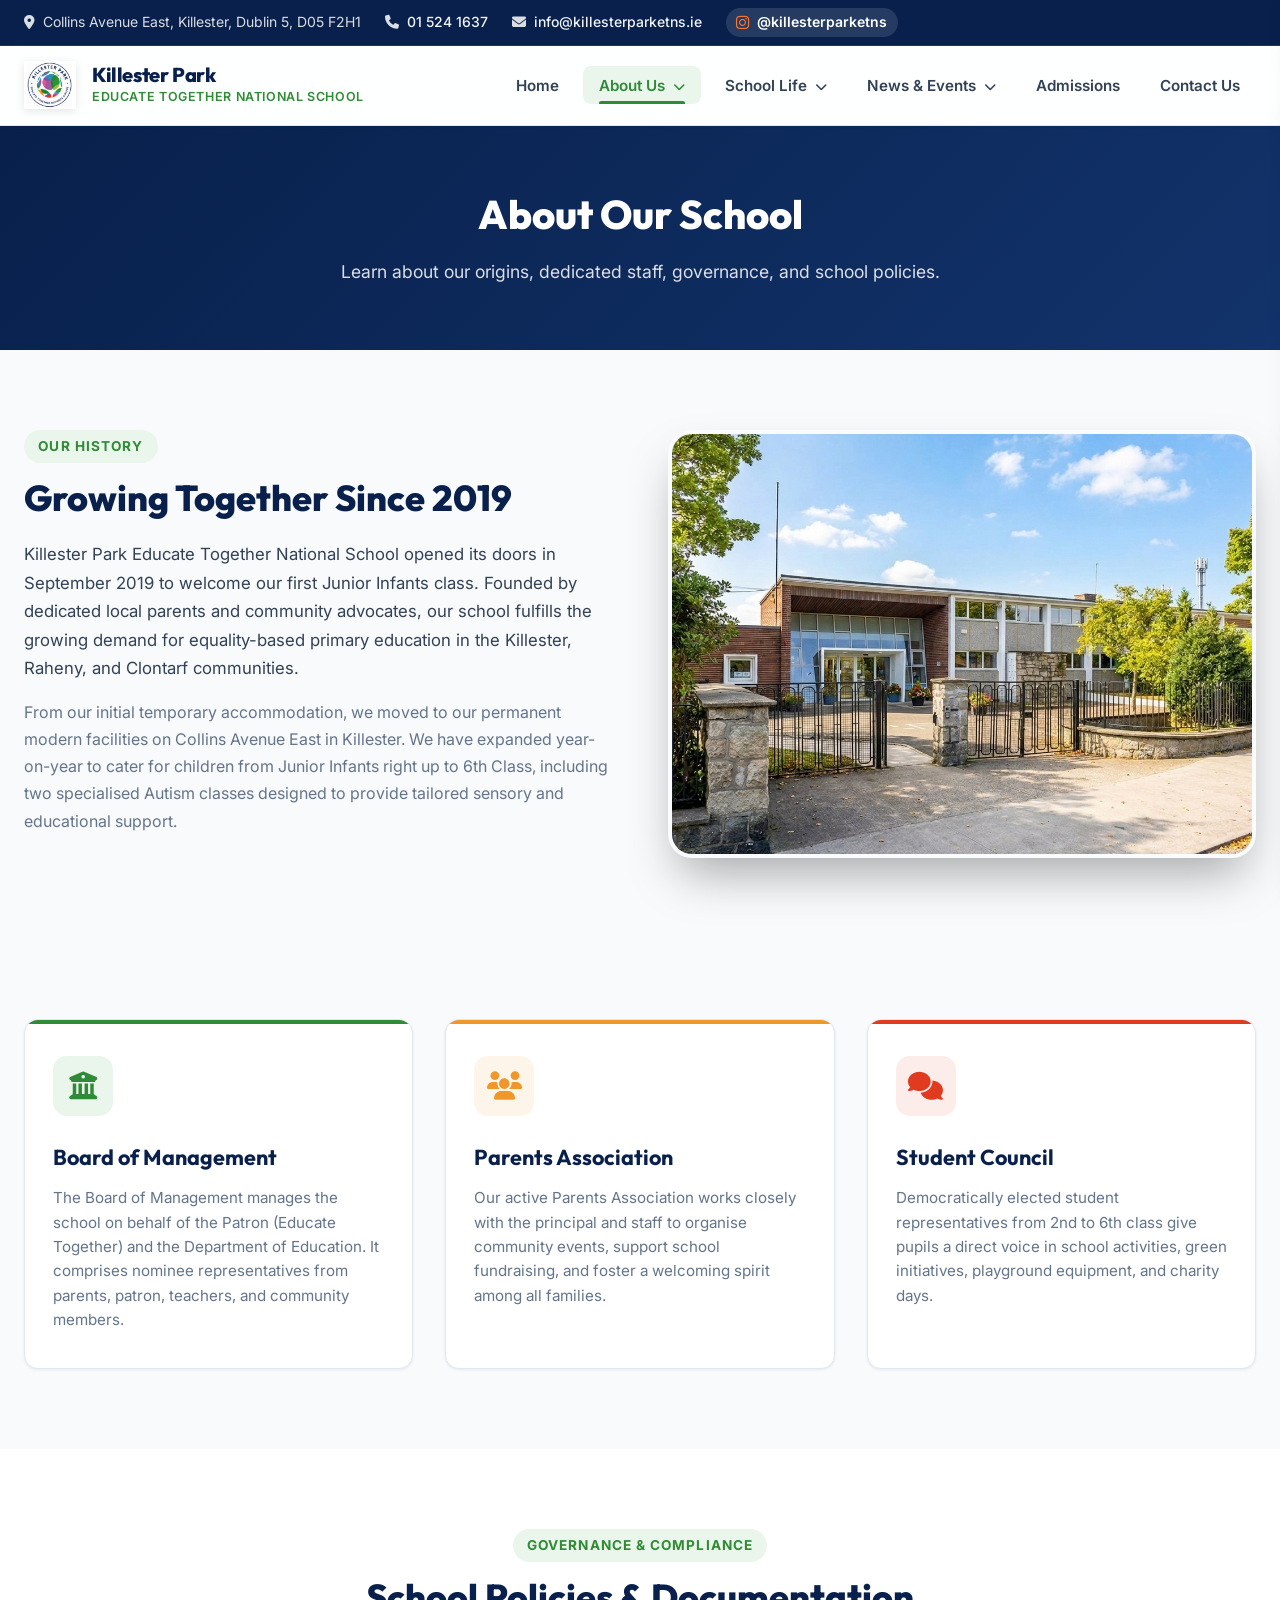
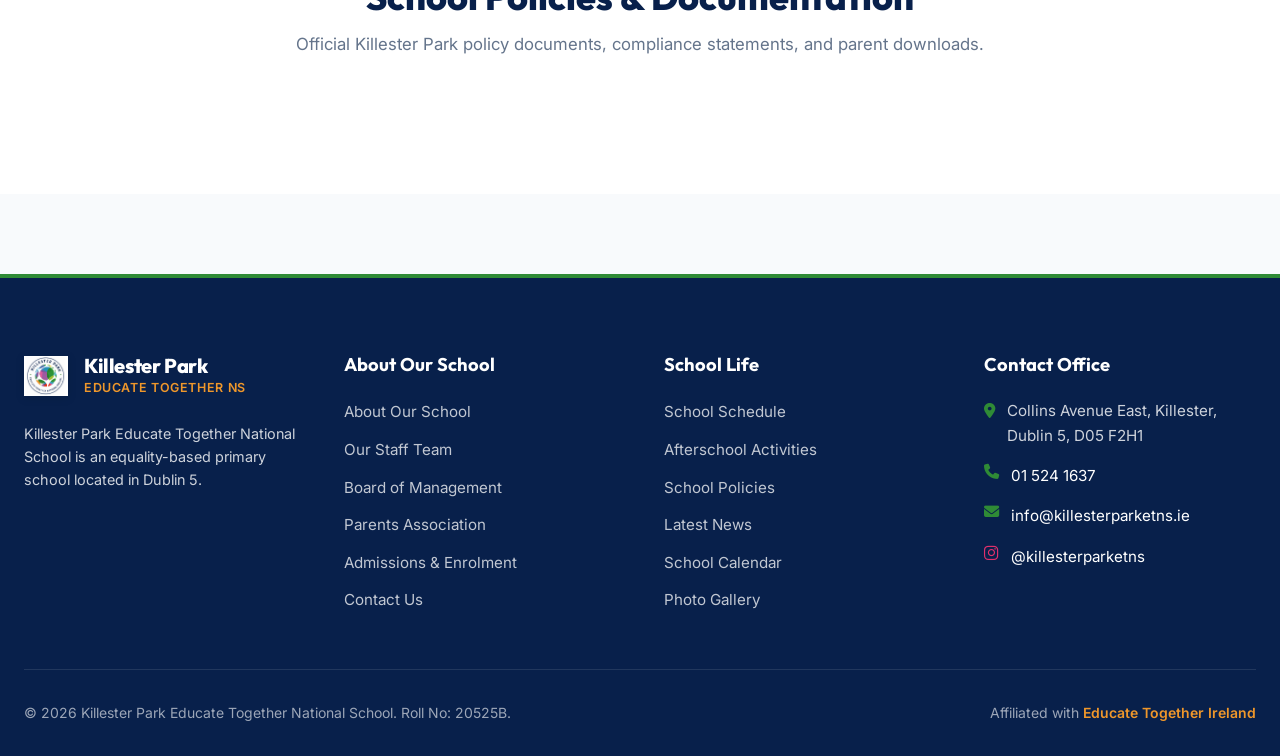
==== commit 0dfeb25a: "Update site color palette to match official school crest and bump asset cache busters" ====
--- a/about.html
+++ b/about.html
@@ -8,7 +8,7 @@
   <meta name="description"
     content="Learn about Killester Park Educate Together National School history, core Educate Together ethos, equality-based values, governance, and school policy documents.">
   <link rel="icon" type="image/png" href="images/logo.png">
-  <link rel="stylesheet" href="css/styles.css">
+  <link rel="stylesheet" href="css/styles.css?v=20260906d">
   <link rel="stylesheet" href="https://cdnjs.cloudflare.com/ajax/libs/font-awesome/6.4.0/css/all.min.css">
 </head>
 
--- a/css/styles.css
+++ b/css/styles.css
@@ -6,19 +6,49 @@
 @import url('https://fonts.googleapis.com/css2?family=Inter:wght@300;400;500;600;700&family=Outfit:wght@400;500;600;700;800&display=swap');
 
 :root {
-  /* Color Palette */
-  --primary-navy: #0d2137;
-  --primary-navy-light: #162e4a;
-  --primary-navy-dark: #071524;
-  --teal-brand: #0d9488;
-  --teal-dark: #0f766e;
-  --teal-light: #ccfbf1;
-  --amber-accent: #f59e0b;
-  --amber-light: #fef3c7;
-  --coral-accent: #f43f5e;
-  --coral-light: #ffe4e6;
-  --emerald-accent: #10b981;
-  --emerald-light: #d1fae5;
+  /* Official Killester Park ETNS Palette (Extracted from School Crest) */
+  --primary-navy: #08204b;
+  --primary-navy-light: #12336b;
+  --primary-navy-dark: #041026;
+
+  /* Crest Leaf Green (Primary Brand Action & Accents) */
+  --primary-green: #2f8b36;
+  --primary-green-dark: #236d2a;
+  --primary-green-light: #eaf6eb;
+
+  /* Backward-compatible alias for existing templates */
+  --teal-brand: #2f8b36;
+  --teal-dark: #236d2a;
+  --teal-light: #eaf6eb;
+
+  /* Crest Sky / Cerulean Blue */
+  --sky-blue: #3093bd;
+  --sky-blue-dark: #247597;
+  --sky-blue-light: #e8f4fa;
+
+  /* Crest Warm Golden Amber */
+  --amber-accent: #ef972b;
+  --amber-light: #fef5ea;
+
+  /* Crest Poppy Coral / Red */
+  --coral-accent: #e03a20;
+  --coral-light: #fdedea;
+
+  /* Crest Violet / Purple */
+  --violet-accent: #9b5a9e;
+  --violet-light: #f6edf7;
+
+  /* Crest Rose Magenta */
+  --rose-accent: #db5897;
+  --rose-light: #faeff5;
+
+  /* Crest Spring Lime */
+  --lime-accent: #9abc33;
+  --lime-light: #f5fae8;
+
+  /* Emerald Alias */
+  --emerald-accent: #2f8b36;
+  --emerald-light: #eaf6eb;
 
   /* Surfaces & Neutral Tones */
   --bg-main: #f8fafc;
@@ -28,7 +58,7 @@
   --border-strong: #cbd5e1;
 
   /* Text Colors */
-  --text-heading: #0f172a;
+  --text-heading: #08204b;
   --text-body: #334155;
   --text-muted: #64748b;
   --text-white: #ffffff;
@@ -38,10 +68,10 @@
   --font-body: 'Inter', -apple-system, BlinkMacSystemFont, sans-serif;
 
   /* Shadows & Glassmorphism */
-  --shadow-sm: 0 1px 3px rgba(15, 23, 42, 0.08);
-  --shadow-md: 0 4px 12px rgba(15, 23, 42, 0.08), 0 2px 4px rgba(15, 23, 42, 0.04);
-  --shadow-lg: 0 10px 25px -5px rgba(15, 23, 42, 0.1), 0 8px 10px -6px rgba(15, 23, 42, 0.04);
-  --shadow-hover: 0 20px 30px -10px rgba(13, 148, 136, 0.2);
+  --shadow-sm: 0 1px 3px rgba(8, 32, 75, 0.08);
+  --shadow-md: 0 4px 12px rgba(8, 32, 75, 0.08), 0 2px 4px rgba(8, 32, 75, 0.04);
+  --shadow-lg: 0 10px 25px -5px rgba(8, 32, 75, 0.1), 0 8px 10px -6px rgba(8, 32, 75, 0.04);
+  --shadow-hover: 0 20px 30px -10px rgba(47, 139, 54, 0.25);
   --glass-bg: rgba(255, 255, 255, 0.85);
   --glass-border: rgba(255, 255, 255, 0.3);
 
@@ -273,7 +303,7 @@
 
 .nav-link:hover {
   color: var(--teal-brand);
-  background-color: rgba(13, 148, 136, 0.06);
+  background-color: rgba(47, 139, 54, 0.06);
 }
 
 .nav-link.active {
@@ -370,46 +400,61 @@
   padding: 0.65rem 1.25rem;
   border-radius: var(--radius-full);
   font-weight: 700;
-  box-shadow: 0 4px 10px rgba(13, 148, 136, 0.3);
+  box-shadow: 0 4px 10px rgba(47, 139, 54, 0.3);
 }
 
 .nav-cta:hover {
   background-color: var(--teal-dark);
   transform: translateY(-1px);
-  box-shadow: 0 6px 15px rgba(13, 148, 136, 0.4);
-}
-
-/* Mobile Toggle */
+  box-shadow: 0 6px 15px rgba(47, 139, 54, 0.4);
+}
+
+/* ==========================================================================
+   MOBILE NAVIGATION DRAWER & COLLAPSIBLE SUBMENUS
+   ========================================================================== */
 .mobile-toggle {
   display: none;
-  background: none;
-  border: none;
+  background: transparent;
+  border: 1px solid transparent;
   font-size: 1.5rem;
   color: var(--primary-navy);
   cursor: pointer;
   padding: 0.5rem;
   border-radius: var(--radius-sm);
-}
-
-.mobile-toggle:hover {
-  background-color: var(--border-subtle);
-}
-
-/* Mobile Drawer Overlay */
+  line-height: 1;
+  width: 44px;
+  height: 44px;
+  min-width: 44px;
+  min-height: 44px;
+  align-items: center;
+  justify-content: center;
+  transition: var(--transition);
+  -webkit-tap-highlight-color: transparent;
+}
+
+.mobile-toggle:hover,
+.mobile-toggle:focus-visible {
+  background-color: var(--teal-light);
+  color: var(--teal-brand);
+  border-color: var(--border-subtle);
+  outline: none;
+}
+
 .mobile-drawer {
   position: fixed;
   top: 0;
-  right: -100%;
-  width: 85%;
-  max-width: 380px;
+  right: -340px;
+  width: 320px;
+  max-width: 85vw;
   height: 100vh;
+  height: 100dvh;
   background: var(--bg-surface);
-  box-shadow: -10px 0 30px rgba(0, 0, 0, 0.15);
-  z-index: 1100;
-  transition: right 0.4s cubic-bezier(0.16, 1, 0.3, 1);
+  box-shadow: -5px 0 25px rgba(0, 0, 0, 0.15);
+  z-index: 2500;
   display: flex;
   flex-direction: column;
-  padding: 2rem 1.5rem;
+  transition: right 0.35s cubic-bezier(0.16, 1, 0.3, 1);
+  overflow: hidden;
 }
 
 .mobile-drawer.open {
@@ -420,39 +465,114 @@
   display: flex;
   align-items: center;
   justify-content: space-between;
-  padding-bottom: 1.5rem;
+  padding: 1.25rem 1.5rem;
   border-bottom: 1px solid var(--border-subtle);
-  margin-bottom: 1.5rem;
+  background: var(--bg-surface-elevated);
 }
 
 .close-drawer {
-  background: none;
+  background: transparent;
   border: none;
-  font-size: 1.5rem;
+  font-size: 1.75rem;
+  color: var(--text-muted);
   cursor: pointer;
-  color: var(--text-muted);
-  padding: 0.5rem;
+  line-height: 1;
+  padding: 0.25rem 0.5rem;
+  border-radius: var(--radius-sm);
+  transition: var(--transition);
+}
+
+.close-drawer:hover {
+  color: var(--text-heading);
+  background: var(--border-subtle);
+}
+
+.mobile-nav-body {
+  flex: 1;
+  overflow-y: auto;
+  -webkit-overflow-scrolling: touch;
+  padding: 0.5rem 0 2rem;
 }
 
 .mobile-nav-list {
   list-style: none;
-  display: flex;
-  flex-direction: column;
-  gap: 0.5rem;
-}
-
-.mobile-nav-link {
-  display: block;
-  padding: 0.85rem 1rem;
-  font-size: 1.05rem;
+  padding: 0;
+  margin: 0;
+}
+
+.mobile-nav-item {
+  border-bottom: 1px solid var(--border-subtle);
+}
+
+.mobile-nav-link,
+.mobile-nav-toggle {
+  display: flex;
+  align-items: center;
+  justify-content: space-between;
+  padding: 0.95rem 1.5rem;
+  font-family: var(--font-heading);
+  font-weight: 700;
+  font-size: 1rem;
+  color: var(--text-heading);
+  text-decoration: none;
+  width: 100%;
+  background: transparent;
+  border: none;
+  text-align: left;
+  cursor: pointer;
+  transition: var(--transition);
+}
+
+.mobile-nav-link:hover,
+.mobile-nav-toggle:hover,
+.mobile-nav-link.active,
+.mobile-nav-toggle.active {
+  color: var(--teal-brand);
+  background: rgba(47, 139, 54, 0.05);
+}
+
+.mobile-nav-toggle .chevron-icon {
+  font-size: 0.8rem;
+  transition: transform 0.3s ease;
+  color: var(--text-muted);
+}
+
+.mobile-nav-toggle.open .chevron-icon {
+  transform: rotate(180deg);
+  color: var(--teal-brand);
+}
+
+/* Collapsible Submenus (Collapsed by default) */
+.mobile-submenu {
+  list-style: none;
+  padding: 0;
+  margin: 0;
+  background: var(--bg-main);
+  max-height: 0;
+  overflow: hidden;
+  transition: max-height 0.35s cubic-bezier(0.16, 1, 0.3, 1);
+}
+
+.mobile-submenu.open {
+  max-height: 350px;
+}
+
+.mobile-submenu-link {
+  display: flex;
+  align-items: center;
+  gap: 0.6rem;
+  padding: 0.75rem 1.5rem 0.75rem 2.25rem;
   font-weight: 600;
-  color: var(--text-heading);
-  border-radius: var(--radius-sm);
-}
-
-.mobile-nav-link.active, .mobile-nav-link:hover {
-  background-color: var(--teal-light);
+  font-size: 0.92rem;
+  color: var(--text-body);
+  text-decoration: none;
+  transition: var(--transition);
+}
+
+.mobile-submenu-link:hover,
+.mobile-submenu-link.active {
   color: var(--teal-brand);
+  background: rgba(47, 139, 54, 0.08);
 }
 
 .backdrop {
@@ -461,12 +581,12 @@
   left: 0;
   width: 100vw;
   height: 100vh;
-  background: rgba(15, 23, 42, 0.4);
+  background: rgba(15, 23, 42, 0.6);
   backdrop-filter: blur(4px);
-  z-index: 1050;
+  z-index: 2400;
   opacity: 0;
   pointer-events: none;
-  transition: opacity 0.3s ease;
+  transition: opacity 0.35s ease;
 }
 
 .backdrop.active {
@@ -503,7 +623,7 @@
   width: 400px;
   height: 400px;
   border-radius: 50%;
-  background: radial-gradient(circle, rgba(13, 148, 136, 0.25) 0%, rgba(13, 148, 136, 0) 70%);
+  background: radial-gradient(circle, rgba(47, 139, 54, 0.25) 0%, rgba(47, 139, 54, 0) 70%);
 }
 
 .shape-circle-2 {
@@ -513,7 +633,7 @@
   width: 500px;
   height: 500px;
   border-radius: 50%;
-  background: radial-gradient(circle, rgba(245, 158, 11, 0.18) 0%, rgba(245, 158, 11, 0) 70%);
+  background: radial-gradient(circle, rgba(239, 151, 43, 0.18) 0%, rgba(239, 151, 43, 0) 70%);
 }
 
 .hero-container {
@@ -639,14 +759,14 @@
 .btn-primary {
   background-color: var(--teal-brand);
   color: white;
-  box-shadow: 0 4px 14px rgba(13, 148, 136, 0.35);
+  box-shadow: 0 4px 14px rgba(47, 139, 54, 0.35);
 }
 
 .btn-primary:hover {
   background-color: var(--teal-dark);
   color: white;
   transform: translateY(-2px);
-  box-shadow: 0 6px 20px rgba(13, 148, 136, 0.45);
+  box-shadow: 0 6px 20px rgba(47, 139, 54, 0.45);
 }
 
 .btn-secondary {
@@ -677,7 +797,7 @@
   background-color: var(--amber-accent);
   color: var(--primary-navy);
   font-weight: 800;
-  box-shadow: 0 4px 14px rgba(245, 158, 11, 0.3);
+  box-shadow: 0 4px 14px rgba(239, 151, 43, 0.3);
 }
 
 .btn-amber:hover {
@@ -1003,10 +1123,421 @@
   border-color: var(--teal-brand);
 }
 
+/* Interactive Calendar Component Styles */
+.calendar-download-banner {
+  display: flex;
+  gap: 1rem;
+  justify-content: center;
+  align-items: center;
+  flex-wrap: wrap;
+  margin-top: 1.5rem;
+}
+
+.calendar-view-controls {
+  display: flex;
+  justify-content: center;
+  gap: 0.75rem;
+  margin-bottom: 2rem;
+  flex-wrap: wrap;
+}
+
+.view-pill {
+  padding: 0.65rem 1.4rem;
+  border-radius: var(--radius-full);
+  border: 1px solid var(--border-subtle);
+  background: var(--bg-surface);
+  color: var(--text-heading);
+  font-family: var(--font-heading);
+  font-weight: 700;
+  font-size: 0.95rem;
+  cursor: pointer;
+  display: inline-flex;
+  align-items: center;
+  gap: 0.5rem;
+  transition: var(--transition);
+  box-shadow: var(--shadow-sm);
+}
+
+.view-pill:hover {
+  background: var(--teal-light);
+  color: var(--teal-brand);
+  border-color: var(--teal-brand);
+}
+
+.view-pill.active {
+  background: var(--primary-navy);
+  color: white;
+  border-color: var(--primary-navy);
+  box-shadow: 0 4px 12px rgba(15, 23, 42, 0.25);
+}
+
+/* Color Legend matching the PDF */
+.calendar-legend-card {
+  background: var(--bg-surface);
+  border: 1px solid var(--border-subtle);
+  border-radius: var(--radius-md);
+  padding: 1.25rem 1.75rem;
+  margin-bottom: 2.25rem;
+  box-shadow: var(--shadow-sm);
+}
+
+.legend-title {
+  font-family: var(--font-heading);
+  font-weight: 700;
+  font-size: 1rem;
+  color: var(--text-heading);
+  margin-bottom: 0.85rem;
+  display: flex;
+  align-items: center;
+  gap: 0.5rem;
+}
+
+.legend-items {
+  display: flex;
+  flex-wrap: wrap;
+  gap: 1.5rem;
+  align-items: center;
+}
+
+.legend-item {
+  display: inline-flex;
+  align-items: center;
+  gap: 0.6rem;
+  font-size: 0.9rem;
+  color: var(--text-body);
+}
+
+.legend-color-box {
+  width: 22px;
+  height: 22px;
+  border-radius: 4px;
+  flex-shrink: 0;
+  border: 1px solid rgba(0, 0, 0, 0.15);
+}
+
+.box-closed {
+  background: #ffff00;
+}
+
+.box-first-last {
+  background: #9acb59;
+}
+
+.box-half-day {
+  background: #7030a0;
+}
+
+.box-staff {
+  background: #c45911;
+}
+
+/* Live Event Detail Banner on Click/Hover */
+.calendar-event-banner {
+  background: white;
+  border: 1px solid var(--teal-brand);
+  border-left: 5px solid var(--teal-brand);
+  border-radius: var(--radius-md);
+  padding: 0.9rem 1.25rem;
+  margin-bottom: 2rem;
+  display: flex;
+  align-items: center;
+  gap: 1rem;
+  box-shadow: var(--shadow-sm);
+  animation: fadeIn 0.2s ease-in-out;
+}
+
+.event-banner-badge {
+  width: 16px;
+  height: 16px;
+  border-radius: 50%;
+  flex-shrink: 0;
+}
+
+.event-banner-info {
+  font-size: 0.95rem;
+  color: var(--text-heading);
+}
+
+/* Academic Year 11-Month Grid */
+.academic-year-grid {
+  display: grid;
+  grid-template-columns: repeat(auto-fill, minmax(310px, 1fr));
+  gap: 2rem;
+  margin-bottom: 3rem;
+}
+
+.month-card {
+  background: white;
+  border: 1px solid var(--border-subtle);
+  border-radius: var(--radius-md);
+  overflow: hidden;
+  box-shadow: var(--shadow-sm);
+  transition: transform 0.2s ease, box-shadow 0.2s ease;
+}
+
+.month-card:hover {
+  box-shadow: var(--shadow-md);
+}
+
+.month-header {
+  background: linear-gradient(135deg, var(--primary-navy) 0%, #1e3a5f 100%);
+  color: white;
+  padding: 0.75rem 1rem;
+  text-align: center;
+  font-family: var(--font-heading);
+  font-weight: 700;
+  font-size: 1.05rem;
+  letter-spacing: 0.02em;
+}
+
+.month-weekdays {
+  display: grid;
+  grid-template-columns: repeat(7, 1fr);
+  background: #e2e8f0;
+  border-bottom: 1px solid var(--border-subtle);
+  text-align: center;
+  font-size: 0.8rem;
+  font-weight: 700;
+  color: var(--primary-navy);
+  padding: 0.4rem 0;
+}
+
+.month-days-grid {
+  display: grid;
+  grid-template-columns: repeat(7, 1fr);
+  gap: 2px;
+  padding: 0.5rem;
+  background: #f8fafc;
+}
+
+.cal-day {
+  display: flex;
+  align-items: center;
+  justify-content: center;
+  height: 38px;
+  font-size: 0.9rem;
+  font-weight: 600;
+  border-radius: 4px;
+  background: white;
+  color: var(--text-body);
+  user-select: none;
+  transition: transform 0.15s ease, box-shadow 0.15s ease;
+  position: relative;
+}
+
+.cal-day.cal-empty {
+  background: transparent;
+}
+
+.cal-day.cal-weekend {
+  background: #f1f5f9;
+  color: #94a3b8;
+}
+
+/* Event Specific Colors matching PDF */
+.cal-day.cal-closed {
+  background: #ffff00 !important;
+  color: #000000 !important;
+  font-weight: 800;
+  cursor: pointer;
+}
+
+.cal-day.cal-first-last {
+  background: #9acb59 !important;
+  color: #000000 !important;
+  font-weight: 800;
+  cursor: pointer;
+}
+
+.cal-day.cal-half-day {
+  background: #7030a0 !important;
+  color: #ffffff !important;
+  font-weight: 800;
+  cursor: pointer;
+}
+
+.cal-day.cal-staff {
+  background: #c45911 !important;
+  color: #ffffff !important;
+  font-weight: 800;
+  cursor: pointer;
+}
+
+.cal-day.cal-last-half {
+  background: linear-gradient(135deg, #9acb59 50%, #7030a0 50%) !important;
+  color: #ffffff !important;
+  font-weight: 800;
+  cursor: pointer;
+  text-shadow: 0 1px 2px rgba(0,0,0,0.6);
+}
+
+.cal-day[data-event]:hover {
+  transform: scale(1.15);
+  z-index: 10;
+  box-shadow: 0 4px 12px rgba(0, 0, 0, 0.2);
+}
+
+.cal-day.cal-selected {
+  outline: 3px solid var(--primary-navy) !important;
+  outline-offset: -1px;
+  z-index: 12;
+  box-shadow: 0 0 12px rgba(13, 33, 55, 0.4);
+  transform: scale(1.12);
+}
+
+/* Calendar Event Detail Modal for Instant Feedback */
+.calendar-modal {
+  position: fixed;
+  inset: 0;
+  z-index: 2500;
+  display: flex;
+  align-items: center;
+  justify-content: center;
+  padding: 1.5rem;
+  opacity: 0;
+  visibility: hidden;
+  transition: opacity 0.25s ease, visibility 0.25s ease;
+}
+
+.calendar-modal.active {
+  opacity: 1;
+  visibility: visible;
+}
+
+.calendar-modal-backdrop {
+  position: absolute;
+  inset: 0;
+  background: rgba(15, 23, 42, 0.65);
+  backdrop-filter: blur(4px);
+}
+
+.calendar-modal-content {
+  position: relative;
+  background: white;
+  border-radius: var(--radius-lg);
+  padding: 2.25rem 2rem;
+  max-width: 480px;
+  width: 100%;
+  box-shadow: 0 20px 40px rgba(0, 0, 0, 0.25);
+  border: 1px solid var(--border-subtle);
+  transform: translateY(20px) scale(0.96);
+  transition: transform 0.25s cubic-bezier(0.16, 1, 0.3, 1);
+  z-index: 1;
+}
+
+.calendar-modal.active .calendar-modal-content {
+  transform: translateY(0) scale(1);
+}
+
+.calendar-modal-close {
+  position: absolute;
+  top: 1rem;
+  right: 1.25rem;
+  background: transparent;
+  border: none;
+  font-size: 1.75rem;
+  color: var(--text-muted);
+  cursor: pointer;
+  line-height: 1;
+  transition: color 0.15s;
+}
+
+.calendar-modal-close:hover {
+  color: var(--text-heading);
+}
+
+.calendar-modal-badge {
+  display: inline-block;
+  font-size: 0.75rem;
+  font-weight: 800;
+  text-transform: uppercase;
+  letter-spacing: 0.05em;
+  padding: 0.35rem 0.85rem;
+  border-radius: 9999px;
+  margin-bottom: 0.75rem;
+  color: #000;
+}
+
+.calendar-modal-title {
+  font-family: var(--font-heading);
+  font-size: 1.35rem;
+  font-weight: 800;
+  color: var(--text-heading);
+  margin-bottom: 0.5rem;
+  line-height: 1.3;
+}
+
+.calendar-modal-date {
+  font-size: 0.95rem;
+  font-weight: 600;
+  color: var(--teal-brand);
+  display: flex;
+  align-items: center;
+  gap: 0.5rem;
+  margin-bottom: 1rem;
+}
+
+.calendar-modal-desc {
+  font-size: 0.95rem;
+  line-height: 1.6;
+  color: var(--text-body);
+  margin-bottom: 1.5rem;
+}
+
+.calendar-modal-actions {
+  display: flex;
+  justify-content: flex-end;
+}
+
+/* Page 2 Notes & Contingency Box */
+.calendar-notes-box {
+  background: var(--bg-surface);
+  border: 1px solid var(--border-subtle);
+  border-left: 5px solid var(--amber-accent);
+  border-radius: var(--radius-md);
+  padding: 2rem;
+  box-shadow: var(--shadow-sm);
+  margin-top: 2rem;
+}
+
+.notes-header {
+  display: flex;
+  align-items: center;
+  gap: 0.75rem;
+  margin-bottom: 1rem;
+  color: var(--primary-navy);
+}
+
+.notes-header i {
+  font-size: 1.5rem;
+  color: var(--amber-accent);
+}
+
+.notes-header h3 {
+  font-family: var(--font-heading);
+  font-size: 1.25rem;
+  font-weight: 800;
+  margin: 0;
+}
+
+.notes-list {
+  padding-left: 1.5rem;
+  margin: 0;
+  line-height: 1.8;
+  color: var(--text-body);
+  font-size: 0.95rem;
+}
+
+.notes-list li {
+  margin-bottom: 0.5rem;
+}
+
+/* Calendar List View Agenda Cards */
 .calendar-grid {
   display: grid;
   grid-template-columns: repeat(auto-fit, minmax(300px, 1fr));
   gap: 1.5rem;
+  margin-bottom: 3rem;
 }
 
 .calendar-card {
@@ -1017,19 +1548,6 @@
   display: flex;
   gap: 1.25rem;
   align-items: center;
-}
-
-.calendar-date {
-  width: 65px;
-  height: 65px;
-  border-radius: var(--radius-sm);
-  background: var(--primary-navy);
-  color: white;
-  display: flex;
-  flex-direction: column;
-  align-items: center;
-  justify-content: center;
-  flex-shrink: 0;
 }
 
 .calendar-date {
@@ -1196,15 +1714,19 @@
   }
 }
 
-@media (max-width: 768px) {
+/* Mobile & Tablet Navigation Breakpoint */
+@media (max-width: 992px) {
   .nav-menu {
-    display: none;
+    display: none !important;
   }
   .mobile-toggle {
-    display: flex;
+    display: inline-flex !important;
     align-items: center;
     justify-content: center;
   }
+}
+
+@media (max-width: 768px) {
   .hero-title {
     font-size: 2.25rem;
   }
@@ -1216,169 +1738,29 @@
   }
 }
 
-/* ==========================================================================
-   MOBILE NAVIGATION DRAWER & COLLAPSIBLE ACCORDIONS
-   ========================================================================== */
-.mobile-toggle {
-  display: none;
-  background: transparent;
-  border: none;
-  font-size: 1.5rem;
-  color: var(--primary-navy);
-  cursor: pointer;
-  padding: 0.5rem;
-}
-
-.mobile-drawer {
-  position: fixed;
-  top: 0;
-  right: -340px;
-  width: 320px;
-  max-width: 85vw;
-  height: 100vh;
-  height: 100dvh;
-  background: var(--bg-surface);
-  box-shadow: -5px 0 25px rgba(0, 0, 0, 0.15);
-  z-index: 2500;
-  display: flex;
-  flex-direction: column;
-  transition: right 0.35s cubic-bezier(0.16, 1, 0.3, 1);
-  overflow: hidden;
-}
-
-.mobile-drawer.open {
-  right: 0;
-}
-
-.mobile-drawer-header {
-  display: flex;
-  align-items: center;
-  justify-content: space-between;
-  padding: 1.25rem 1.5rem;
-  border-bottom: 1px solid var(--border-subtle);
-  background: var(--bg-surface-elevated);
-}
-
-.close-drawer {
-  background: transparent;
-  border: none;
-  font-size: 1.75rem;
-  color: var(--text-muted);
-  cursor: pointer;
-  line-height: 1;
-  padding: 0.25rem 0.5rem;
-  border-radius: var(--radius-sm);
-  transition: var(--transition);
-}
-
-.close-drawer:hover {
-  color: var(--text-heading);
-  background: var(--border-subtle);
-}
-
-.mobile-nav-body {
-  flex: 1;
-  overflow-y: auto;
-  -webkit-overflow-scrolling: touch;
-  padding: 0.5rem 0 2rem;
-}
-
-.mobile-nav-list {
-  list-style: none;
-  padding: 0;
-  margin: 0;
-}
-
-.mobile-nav-item {
-  border-bottom: 1px solid var(--border-subtle);
-}
-
-.mobile-nav-link,
-.mobile-nav-toggle {
-  display: flex;
-  align-items: center;
-  justify-content: space-between;
-  padding: 0.95rem 1.5rem;
-  font-family: var(--font-heading);
-  font-weight: 700;
-  font-size: 1rem;
-  color: var(--text-heading);
-  text-decoration: none;
-  width: 100%;
-  background: transparent;
-  border: none;
-  text-align: left;
-  cursor: pointer;
-  transition: var(--transition);
-}
-
-.mobile-nav-link:hover,
-.mobile-nav-toggle:hover,
-.mobile-nav-link.active,
-.mobile-nav-toggle.active {
-  color: var(--teal-brand);
-  background: rgba(13, 148, 136, 0.05);
-}
-
-.mobile-nav-toggle .chevron-icon {
-  font-size: 0.8rem;
-  transition: transform 0.3s ease;
-  color: var(--text-muted);
-}
-
-.mobile-nav-toggle.open .chevron-icon {
-  transform: rotate(180deg);
-  color: var(--teal-brand);
-}
-
-/* Collapsible Submenus (Collapsed by default) */
-.mobile-submenu {
-  list-style: none;
-  padding: 0;
-  margin: 0;
-  background: var(--bg-main);
-  max-height: 0;
-  overflow: hidden;
-  transition: max-height 0.35s cubic-bezier(0.16, 1, 0.3, 1);
-}
-
-.mobile-submenu.open {
-  max-height: 350px;
-}
-
-.mobile-submenu-link {
-  display: flex;
-  align-items: center;
-  gap: 0.6rem;
-  padding: 0.75rem 1.5rem 0.75rem 2.25rem;
-  font-weight: 600;
-  font-size: 0.92rem;
-  color: var(--text-body);
-  text-decoration: none;
-  transition: var(--transition);
-}
-
-.mobile-submenu-link:hover,
-.mobile-submenu-link.active {
-  color: var(--teal-brand);
-  background: rgba(13, 148, 136, 0.08);
-}
-
-.backdrop {
-  position: fixed;
-  top: 0;
-  left: 0;
-  width: 100vw;
-  height: 100vh;
-  background: rgba(15, 23, 42, 0.6);
-  backdrop-filter: blur(4px);
-  z-index: 2400;
-  opacity: 0;
-  pointer-events: none;
-  transition: opacity 0.35s ease;
-}
-
-.backdrop.active {
-  opacity: 1;
-  pointer-events: auto;
-}
+@media (max-width: 480px) {
+  .header-container {
+    padding: 0.65rem 1rem;
+  }
+  .brand-logo {
+    gap: 0.65rem;
+  }
+  .brand-logo img {
+    width: 42px;
+    height: 42px;
+  }
+  .brand-title {
+    font-size: 1.05rem;
+  }
+  .brand-subtitle {
+    font-size: 0.65rem;
+  }
+  .mobile-toggle {
+    width: 40px;
+    height: 40px;
+    min-width: 40px;
+    min-height: 40px;
+    font-size: 1.35rem;
+    padding: 0.35rem;
+  }
+}
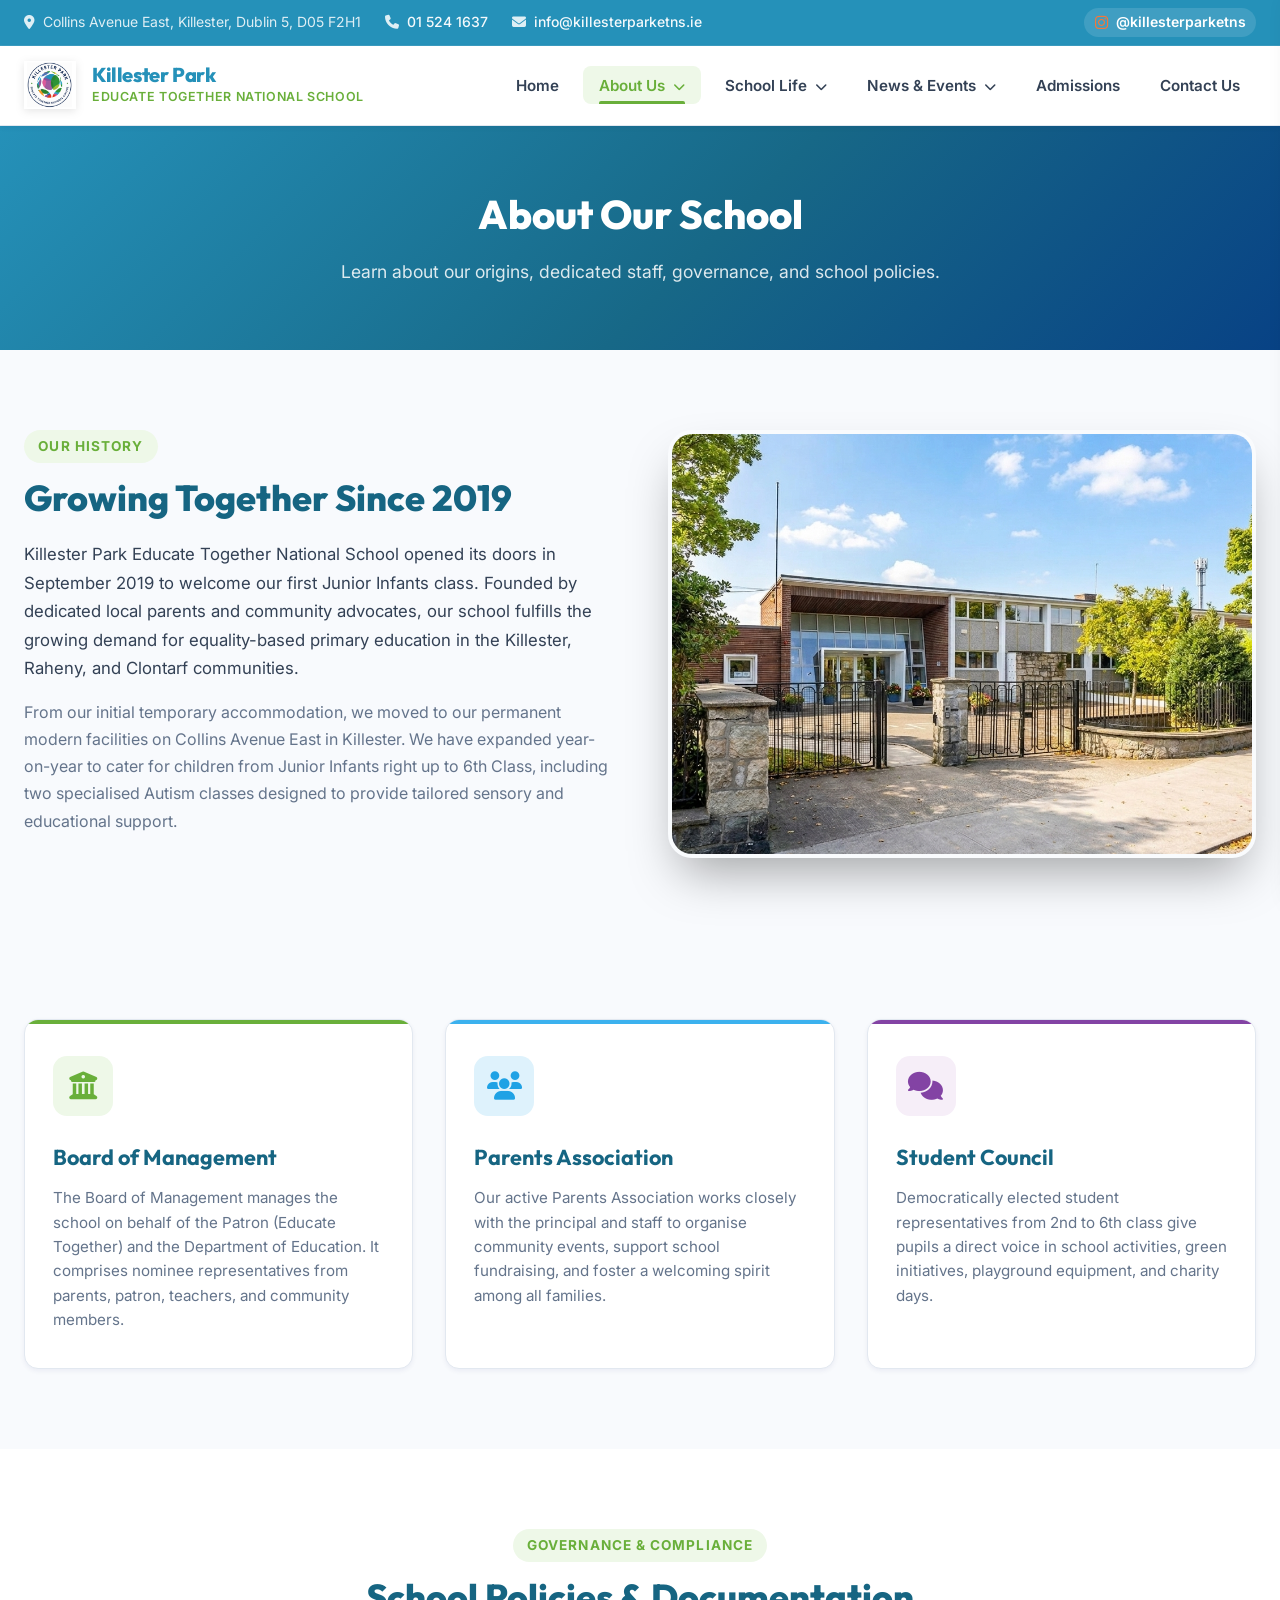
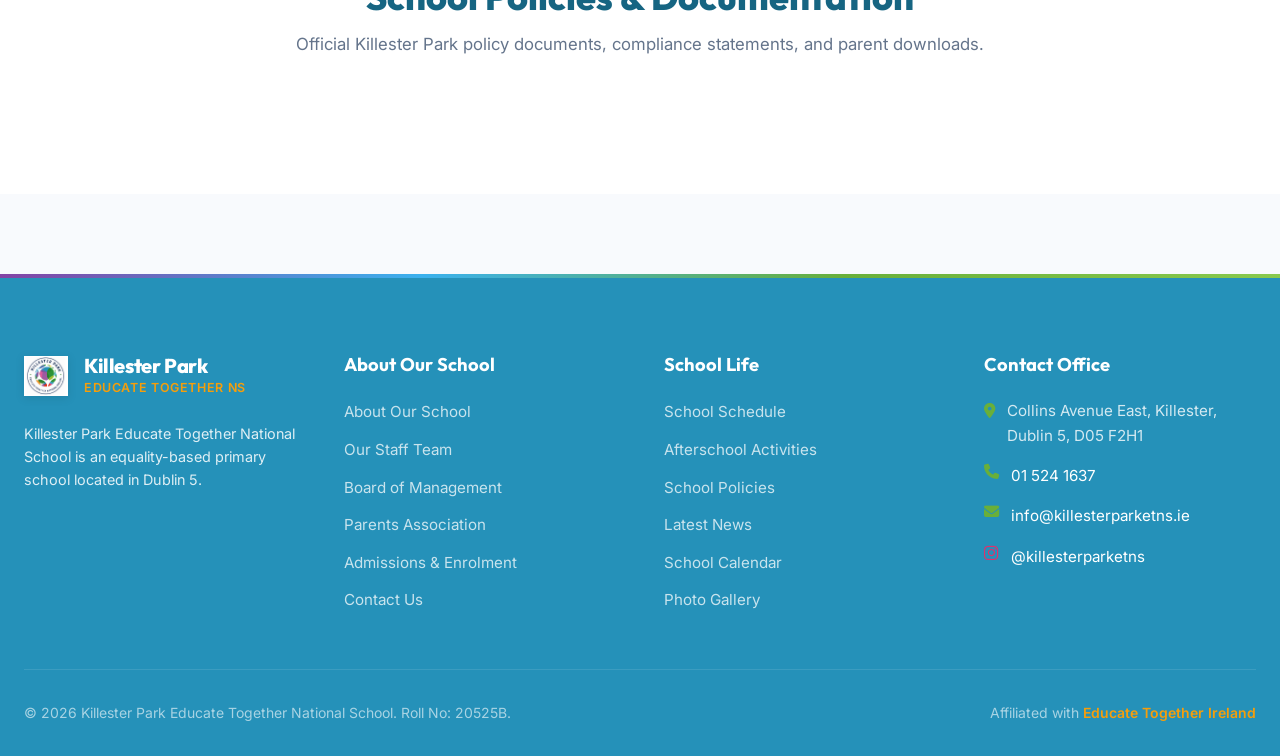
==== commit 77beb20e: "Update brand primary color from logo, add former school name badge, right-align Instagram, and confi" ====
--- a/about.html
+++ b/about.html
@@ -8,7 +8,8 @@
   <meta name="description"
     content="Learn about Killester Park Educate Together National School history, core Educate Together ethos, equality-based values, governance, and school policy documents.">
   <link rel="icon" type="image/png" href="images/logo.png">
-  <link rel="stylesheet" href="css/styles.css?v=20260906d">
+  <link rel="canonical" href="https://killesterparketns.ie/about.html">
+  <link rel="stylesheet" href="css/styles.css?v=20260916_blue">
   <link rel="stylesheet" href="https://cdnjs.cloudflare.com/ajax/libs/font-awesome/6.4.0/css/all.min.css">
 </head>
 
--- a/css/styles.css
+++ b/css/styles.css
@@ -6,59 +6,74 @@
 @import url('https://fonts.googleapis.com/css2?family=Inter:wght@300;400;500;600;700&family=Outfit:wght@400;500;600;700;800&display=swap');
 
 :root {
-  /* Official Killester Park ETNS Palette (Extracted from School Crest) */
-  --primary-navy: #08204b;
-  --primary-navy-light: #12336b;
-  --primary-navy-dark: #041026;
-
-  /* Crest Leaf Green (Primary Brand Action & Accents) */
-  --primary-green: #2f8b36;
-  --primary-green-dark: #236d2a;
-  --primary-green-light: #eaf6eb;
+  /* ==========================================================================
+     KILLESTER PARK ETNS - OFFICIAL COLOR PALETTE
+     Extracted directly from School Flyer ("Still Enrolling for 2026/2027")
+     ========================================================================== */
+
+  /* 1. Primary Brand Light Blue (Extracted from School Logo) */
+  --primary-navy: #2591b9;
+  --primary-navy-light: #3aa8d4;
+  --primary-navy-dark: #166582;
+  --primary-navy-surface: #eef7fb;
+  --primary-blue: #2591b9;
+
+  /* 2. Vibrant Fresh Leaf Green ("Junior Infants" & "3rd Class" Badges, Leaves) */
+  --primary-green: #69af3a;
+  --primary-green-dark: #54902b;
+  --primary-green-light: #eef8e8;
 
   /* Backward-compatible alias for existing templates */
-  --teal-brand: #2f8b36;
-  --teal-dark: #236d2a;
-  --teal-light: #eaf6eb;
-
-  /* Crest Sky / Cerulean Blue */
-  --sky-blue: #3093bd;
-  --sky-blue-dark: #247597;
-  --sky-blue-light: #e8f4fa;
-
-  /* Crest Warm Golden Amber */
-  --amber-accent: #ef972b;
-  --amber-light: #fef5ea;
-
-  /* Crest Poppy Coral / Red */
+  --teal-brand: #69af3a;
+  --teal-dark: #54902b;
+  --teal-light: #eef8e8;
+
+  /* 3. Electric Cerulean / Sky Blue ("for 2026/2027!", "1st Class", "6th Class", Email Icon) */
+  --sky-blue: #3bb1ee;
+  --sky-blue-dark: #1fa2e5;
+  --sky-blue-light: #def2fc;
+  --sky-blue-wave: #92dbfc;
+
+  /* 4. Royal Violet / Purple ("Learn Grow Belong", "Senior Infants", "5th Class", Phone Icon) */
+  --violet-accent: #8343a4;
+  --violet-dark: #6b2f8e;
+  --violet-light: #f6eef8;
+
+  /* 5. Deep Royal Navy ("2nd Class" Badge) */
+  --royal-navy: #084285;
+  --royal-navy-light: #e8f0fa;
+
+  /* 6. Spring Lime (Leaves & Bottom Wave Accent) */
+  --lime-accent: #89c94e;
+  --lime-dark: #74ae3d;
+  --lime-light: #f4fae9;
+
+  /* 7. Warm Sunshine Amber / Gold (Flyer Star Sparkles & Sun Rays) */
+  --amber-accent: #f59e0b;
+  --amber-dark: #d97706;
+  --amber-light: #fef9ee;
+
+  /* 8. Poppy Coral / Warm Accent */
   --coral-accent: #e03a20;
   --coral-light: #fdedea;
-
-  /* Crest Violet / Purple */
-  --violet-accent: #9b5a9e;
-  --violet-light: #f6edf7;
 
   /* Crest Rose Magenta */
   --rose-accent: #db5897;
   --rose-light: #faeff5;
 
-  /* Crest Spring Lime */
-  --lime-accent: #9abc33;
-  --lime-light: #f5fae8;
-
   /* Emerald Alias */
-  --emerald-accent: #2f8b36;
-  --emerald-light: #eaf6eb;
+  --emerald-accent: #69af3a;
+  --emerald-light: #eef8e8;
 
   /* Surfaces & Neutral Tones */
-  --bg-main: #f8fafc;
+  --bg-main: #f8fafd;
   --bg-surface: #ffffff;
   --bg-surface-elevated: #ffffff;
   --border-subtle: #e2e8f0;
   --border-strong: #cbd5e1;
 
   /* Text Colors */
-  --text-heading: #08204b;
+  --text-heading: #166582;
   --text-body: #334155;
   --text-muted: #64748b;
   --text-white: #ffffff;
@@ -68,11 +83,11 @@
   --font-body: 'Inter', -apple-system, BlinkMacSystemFont, sans-serif;
 
   /* Shadows & Glassmorphism */
-  --shadow-sm: 0 1px 3px rgba(8, 32, 75, 0.08);
-  --shadow-md: 0 4px 12px rgba(8, 32, 75, 0.08), 0 2px 4px rgba(8, 32, 75, 0.04);
-  --shadow-lg: 0 10px 25px -5px rgba(8, 32, 75, 0.1), 0 8px 10px -6px rgba(8, 32, 75, 0.04);
-  --shadow-hover: 0 20px 30px -10px rgba(47, 139, 54, 0.25);
-  --glass-bg: rgba(255, 255, 255, 0.85);
+  --shadow-sm: 0 2px 5px rgba(20, 17, 95, 0.06);
+  --shadow-md: 0 4px 14px rgba(20, 17, 95, 0.08), 0 2px 4px rgba(20, 17, 95, 0.04);
+  --shadow-lg: 0 10px 25px -5px rgba(20, 17, 95, 0.1), 0 8px 10px -6px rgba(20, 17, 95, 0.04);
+  --shadow-hover: 0 20px 30px -10px rgba(105, 175, 58, 0.25);
+  --glass-bg: rgba(255, 255, 255, 0.9);
   --glass-border: rgba(255, 255, 255, 0.3);
 
   /* Radius & Transitions */
@@ -198,6 +213,7 @@
   display: flex;
   align-items: center;
   gap: 1rem;
+  margin-left: auto;
 }
 
 .social-link {
@@ -303,7 +319,7 @@
 
 .nav-link:hover {
   color: var(--teal-brand);
-  background-color: rgba(47, 139, 54, 0.06);
+  background-color: var(--teal-light);
 }
 
 .nav-link.active {
@@ -400,13 +416,13 @@
   padding: 0.65rem 1.25rem;
   border-radius: var(--radius-full);
   font-weight: 700;
-  box-shadow: 0 4px 10px rgba(47, 139, 54, 0.3);
+  box-shadow: 0 4px 10px rgba(105, 175, 58, 0.3);
 }
 
 .nav-cta:hover {
   background-color: var(--teal-dark);
   transform: translateY(-1px);
-  box-shadow: 0 6px 15px rgba(47, 139, 54, 0.4);
+  box-shadow: 0 6px 15px rgba(105, 175, 58, 0.4);
 }
 
 /* ==========================================================================
@@ -528,7 +544,7 @@
 .mobile-nav-link.active,
 .mobile-nav-toggle.active {
   color: var(--teal-brand);
-  background: rgba(47, 139, 54, 0.05);
+  background: var(--teal-light);
 }
 
 .mobile-nav-toggle .chevron-icon {
@@ -572,7 +588,7 @@
 .mobile-submenu-link:hover,
 .mobile-submenu-link.active {
   color: var(--teal-brand);
-  background: rgba(47, 139, 54, 0.08);
+  background: var(--teal-light);
 }
 
 .backdrop {
@@ -599,7 +615,7 @@
    ========================================================================== */
 .hero {
   position: relative;
-  background: linear-gradient(135deg, var(--primary-navy) 0%, var(--primary-navy-light) 60%, #1e3a5f 100%);
+  background: linear-gradient(135deg, var(--primary-navy) 0%, #176887 55%, var(--royal-navy) 100%);
   color: var(--text-white);
   padding: 5rem 1.5rem 6rem;
   overflow: hidden;
@@ -623,7 +639,7 @@
   width: 400px;
   height: 400px;
   border-radius: 50%;
-  background: radial-gradient(circle, rgba(47, 139, 54, 0.25) 0%, rgba(47, 139, 54, 0) 70%);
+  background: radial-gradient(circle, rgba(59, 177, 238, 0.28) 0%, rgba(59, 177, 238, 0) 70%);
 }
 
 .shape-circle-2 {
@@ -633,7 +649,7 @@
   width: 500px;
   height: 500px;
   border-radius: 50%;
-  background: radial-gradient(circle, rgba(239, 151, 43, 0.18) 0%, rgba(239, 151, 43, 0) 70%);
+  background: radial-gradient(circle, rgba(131, 67, 164, 0.25) 0%, rgba(131, 67, 164, 0) 70%);
 }
 
 .hero-container {
@@ -654,11 +670,11 @@
   padding: 0.4rem 1rem;
   background: rgba(255, 255, 255, 0.12);
   backdrop-filter: blur(8px);
-  border: 1px solid rgba(255, 255, 255, 0.2);
+  border: 1px solid rgba(255, 255, 255, 0.25);
   border-radius: var(--radius-full);
   font-size: 0.875rem;
   font-weight: 600;
-  color: var(--amber-accent);
+  color: var(--sky-blue-wave);
   margin-bottom: 1.25rem;
 }
 
@@ -669,13 +685,41 @@
   line-height: 1.15;
   letter-spacing: -0.02em;
   margin-bottom: 1.25rem;
+  color: #ffffff;
 }
 
 .hero-title span {
-  color: #38bdf8;
-  background: linear-gradient(135deg, #38bdf8 0%, #2dd4bf 100%);
-  -webkit-background-clip: text;
-  -webkit-text-fill-color: transparent;
+  color: #ffffff;
+  background: none;
+  -webkit-background-clip: unset;
+  -webkit-text-fill-color: #ffffff;
+}
+
+.hero-former-badge {
+  display: inline-flex;
+  align-items: center;
+  gap: 0.65rem;
+  background: rgba(255, 255, 255, 0.16);
+  backdrop-filter: blur(10px);
+  -webkit-backdrop-filter: blur(10px);
+  border: 1.5px solid rgba(255, 255, 255, 0.28);
+  color: rgba(255, 255, 255, 0.95);
+  padding: 0.5rem 1.25rem;
+  border-radius: var(--radius-full);
+  font-size: 1.05rem;
+  font-weight: 500;
+  margin-bottom: 1.5rem;
+  box-shadow: 0 4px 14px rgba(0, 0, 0, 0.1);
+}
+
+.hero-former-badge i {
+  color: var(--sky-blue-wave);
+  font-size: 1rem;
+}
+
+.hero-former-badge strong {
+  color: #ffffff;
+  font-weight: 700;
 }
 
 .hero-lead {
@@ -713,7 +757,7 @@
 
 /* Page Header Banner (for secondary pages) */
 .page-header-banner {
-  background: linear-gradient(135deg, var(--primary-navy) 0%, var(--primary-navy-light) 100%);
+  background: linear-gradient(135deg, var(--primary-navy) 0%, #176887 55%, var(--royal-navy) 100%);
   color: white;
   padding: 3.5rem 1.5rem 4rem;
   text-align: center;
@@ -757,16 +801,16 @@
 }
 
 .btn-primary {
-  background-color: var(--teal-brand);
+  background-color: var(--primary-green);
   color: white;
-  box-shadow: 0 4px 14px rgba(47, 139, 54, 0.35);
+  box-shadow: 0 4px 14px rgba(105, 175, 58, 0.35);
 }
 
 .btn-primary:hover {
-  background-color: var(--teal-dark);
+  background-color: var(--primary-green-dark);
   color: white;
   transform: translateY(-2px);
-  box-shadow: 0 6px 20px rgba(47, 139, 54, 0.45);
+  box-shadow: 0 6px 20px rgba(105, 175, 58, 0.45);
 }
 
 .btn-secondary {
@@ -797,13 +841,52 @@
   background-color: var(--amber-accent);
   color: var(--primary-navy);
   font-weight: 800;
-  box-shadow: 0 4px 14px rgba(239, 151, 43, 0.3);
+  box-shadow: 0 4px 14px rgba(245, 158, 11, 0.3);
 }
 
 .btn-amber:hover {
-  background-color: #d97706;
+  background-color: var(--amber-dark);
   color: white;
   transform: translateY(-2px);
+}
+
+.btn-violet, .btn-purple {
+  background-color: var(--violet-accent);
+  color: white;
+  box-shadow: 0 4px 14px rgba(131, 67, 164, 0.35);
+}
+
+.btn-violet:hover, .btn-purple:hover {
+  background-color: var(--violet-dark);
+  color: white;
+  transform: translateY(-2px);
+  box-shadow: 0 6px 20px rgba(131, 67, 164, 0.45);
+}
+
+.btn-sky, .btn-cerulean {
+  background-color: var(--sky-blue);
+  color: white;
+  box-shadow: 0 4px 14px rgba(59, 177, 238, 0.35);
+}
+
+.btn-sky:hover, .btn-cerulean:hover {
+  background-color: var(--sky-blue-dark);
+  color: white;
+  transform: translateY(-2px);
+  box-shadow: 0 6px 20px rgba(59, 177, 238, 0.45);
+}
+
+.btn-royal {
+  background-color: var(--royal-navy);
+  color: white;
+  box-shadow: 0 4px 14px rgba(8, 66, 133, 0.35);
+}
+
+.btn-royal:hover {
+  background-color: #063266;
+  color: white;
+  transform: translateY(-2px);
+  box-shadow: 0 6px 20px rgba(8, 66, 133, 0.45);
 }
 
 /* ==========================================================================
@@ -920,13 +1003,13 @@
   left: 0;
   width: 100%;
   height: 4px;
-  background: var(--teal-brand);
-  transition: var(--transition);
-}
-
-.pillar-card:nth-child(2)::before { background: var(--amber-accent); }
-.pillar-card:nth-child(3)::before { background: var(--coral-accent); }
-.pillar-card:nth-child(4)::before { background: var(--emerald-accent); }
+  background: var(--primary-green);
+  transition: var(--transition);
+}
+
+.pillar-card:nth-child(2)::before { background: var(--sky-blue); }
+.pillar-card:nth-child(3)::before { background: var(--violet-accent); }
+.pillar-card:nth-child(4)::before { background: var(--royal-navy); }
 
 .pillar-card:hover {
   transform: translateY(-6px);
@@ -945,10 +1028,10 @@
   margin-bottom: 1.5rem;
 }
 
-.pillar-card:nth-child(1) .pillar-icon { background: var(--teal-light); color: var(--teal-brand); }
-.pillar-card:nth-child(2) .pillar-icon { background: var(--amber-light); color: var(--amber-accent); }
-.pillar-card:nth-child(3) .pillar-icon { background: var(--coral-light); color: var(--coral-accent); }
-.pillar-card:nth-child(4) .pillar-icon { background: var(--emerald-light); color: var(--emerald-accent); }
+.pillar-card:nth-child(1) .pillar-icon { background: var(--primary-green-light); color: var(--primary-green); }
+.pillar-card:nth-child(2) .pillar-icon { background: var(--sky-blue-light); color: var(--sky-blue-dark); }
+.pillar-card:nth-child(3) .pillar-icon { background: var(--violet-light); color: var(--violet-accent); }
+.pillar-card:nth-child(4) .pillar-icon { background: var(--royal-navy-light); color: var(--royal-navy); }
 
 .pillar-title {
   font-family: var(--font-heading);
@@ -1280,7 +1363,7 @@
 }
 
 .month-header {
-  background: linear-gradient(135deg, var(--primary-navy) 0%, #1e3a5f 100%);
+  background: linear-gradient(135deg, var(--primary-navy) 0%, var(--royal-navy) 100%);
   color: white;
   padding: 0.75rem 1rem;
   text-align: center;
@@ -1634,10 +1717,21 @@
    ========================================================================== */
 .main-footer {
   background-color: var(--primary-navy);
-  color: rgba(255, 255, 255, 0.8);
+  color: rgba(255, 255, 255, 0.85);
   padding: 4.5rem 1.5rem 2rem;
   margin-top: 5rem;
-  border-top: 4px solid var(--teal-brand);
+  position: relative;
+  border-top: 4px solid var(--sky-blue);
+}
+
+.main-footer::before {
+  content: '';
+  position: absolute;
+  top: -4px;
+  left: 0;
+  width: 100%;
+  height: 4px;
+  background: linear-gradient(90deg, var(--violet-accent) 0%, var(--sky-blue) 33%, var(--primary-green) 66%, var(--lime-accent) 100%);
 }
 
 .footer-grid {
@@ -1764,3 +1858,86 @@
     padding: 0.35rem;
   }
 }
+
+/* ==========================================================================
+   SCHOOL FLYER DESIGN SYSTEM EXTENSIONS
+   Directly derived from images/School flyer.jpeg
+   ========================================================================== */
+
+/* Signature Soft Blue Highlight Container ("Come and join our...") */
+.flyer-banner, .banner-soft-blue {
+  background-color: var(--sky-blue-light);
+  border: 1.5px solid rgba(59, 177, 238, 0.4);
+  border-radius: var(--radius-lg);
+  padding: 2rem 2.25rem;
+  color: var(--primary-navy);
+  box-shadow: var(--shadow-sm);
+  position: relative;
+  overflow: hidden;
+}
+
+.flyer-banner-title {
+  font-family: var(--font-heading);
+  font-size: 1.6rem;
+  font-weight: 800;
+  color: var(--primary-navy);
+  margin-bottom: 0.5rem;
+  line-height: 1.25;
+}
+
+.flyer-banner-subtitle {
+  font-size: 1.05rem;
+  color: var(--text-body);
+  margin-bottom: 1.25rem;
+  line-height: 1.6;
+}
+
+/* Class Pill Badges matching Flyer Badges */
+.pill-badges-group {
+  display: flex;
+  flex-wrap: wrap;
+  gap: 0.65rem;
+  align-items: center;
+}
+
+.pill-badge {
+  display: inline-flex;
+  align-items: center;
+  gap: 0.55rem;
+  padding: 0.45rem 1.15rem;
+  border-radius: var(--radius-full);
+  font-family: var(--font-heading);
+  font-weight: 700;
+  font-size: 0.95rem;
+  color: #ffffff;
+  box-shadow: 0 2px 6px rgba(20, 17, 95, 0.12);
+  transition: var(--transition);
+  text-decoration: none;
+}
+
+.pill-badge:hover {
+  transform: translateY(-2px);
+  box-shadow: 0 4px 10px rgba(20, 17, 95, 0.18);
+  color: #ffffff;
+}
+
+.pill-badge.pill-green {
+  background-color: var(--primary-green);
+}
+
+.pill-badge.pill-purple {
+  background-color: var(--violet-accent);
+}
+
+.pill-badge.pill-sky {
+  background-color: var(--sky-blue);
+}
+
+.pill-badge.pill-navy {
+  background-color: var(--royal-navy);
+}
+
+.pill-badge.pill-lime {
+  background-color: var(--lime-accent);
+  color: var(--primary-navy);
+}
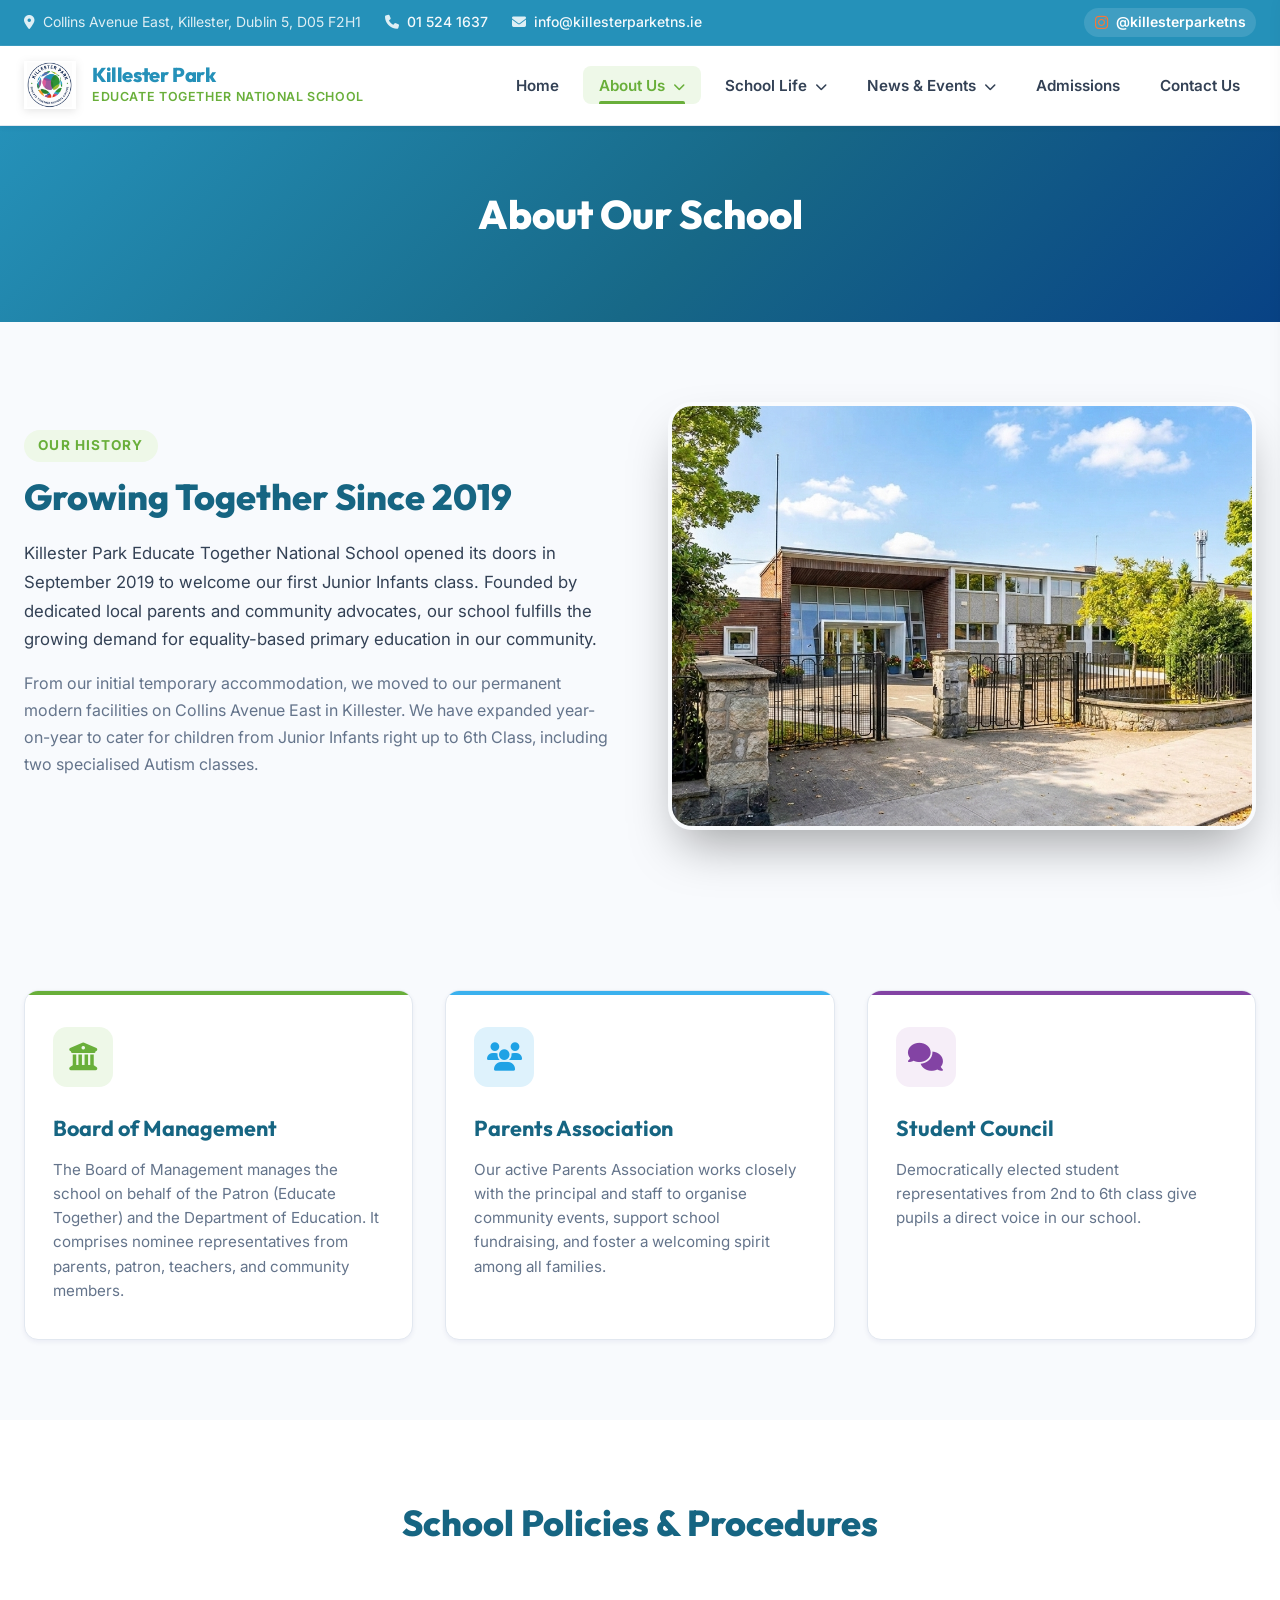
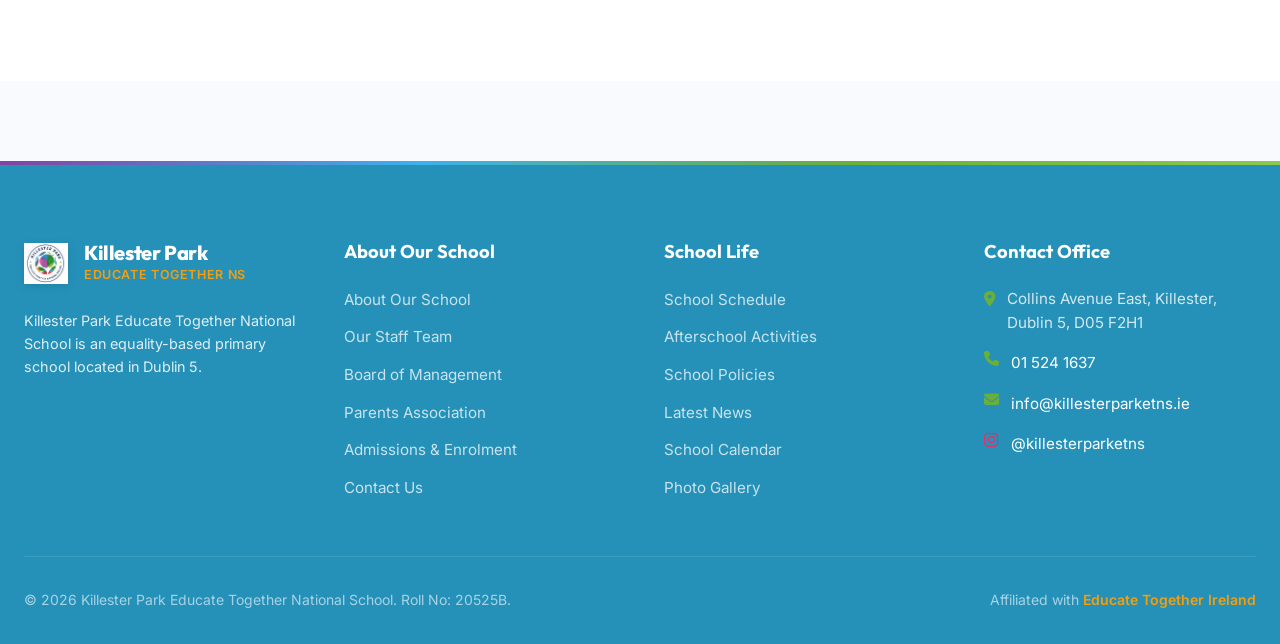
==== commit b4e7d347: "Update content across pages, add Principal's welcome letter, and enhance news images with Google Dri" ====
--- a/about.html
+++ b/about.html
@@ -22,7 +22,6 @@
   <section class="page-header-banner">
     <div class="page-header-container">
       <h1 class="page-header-title">About Our School</h1>
-      <p class="page-header-subtitle">Learn about our origins, dedicated staff, governance, and school policies.</p>
     </div>
   </section>
 
@@ -37,12 +36,12 @@
           <p style="font-size: 1.05rem; line-height: 1.7; color: var(--text-body); margin-bottom: 1rem;">
             Killester Park Educate Together National School opened its doors in September 2019 to welcome our first
             Junior Infants class. Founded by dedicated local parents and community advocates, our school fulfills the
-            growing demand for equality-based primary education in the Killester, Raheny, and Clontarf communities.
+            growing demand for equality-based primary education in our community.
           </p>
           <p style="font-size: 1rem; line-height: 1.7; color: var(--text-muted); margin-bottom: 1.5rem;">
             From our initial temporary accommodation, we moved to our permanent modern facilities on Collins Avenue East
             in Killester. We have expanded year-on-year to cater for children from Junior Infants right up to 6th Class,
-            including two specialised Autism classes designed to provide tailored sensory and educational support.
+            including two specialised Autism classes.
           </p>
         </div>
 
@@ -76,7 +75,7 @@
           <div class="pillar-icon"><i class="fa-solid fa-comments"></i></div>
           <h3 class="pillar-title">Student Council</h3>
           <p class="pillar-text">Democratically elected student representatives from 2nd to 6th class give pupils a
-            direct voice in school activities, green initiatives, playground equipment, and charity days.</p>
+            direct voice in our school.</p>
         </div>
       </div>
     </div>
@@ -86,10 +85,7 @@
   <section class="section" id="policies" style="background-color: var(--bg-surface);">
     <div class="container">
       <div class="section-header">
-        <span class="section-tag">Governance & Compliance</span>
-        <h2 class="section-title">School Policies & Documentation</h2>
-        <p class="section-description">Official Killester Park policy documents, compliance statements, and parent
-          downloads.</p>
+        <h2 class="section-title">School Policies & Procedures</h2>
       </div>
 
       <!-- Live Policy List Container -->
--- a/css/styles.css
+++ b/css/styles.css
@@ -1075,19 +1075,48 @@
 .card-img-wrapper {
   position: relative;
   width: 100%;
-  height: 200px;
+  height: 220px;
   overflow: hidden;
+  background-color: #f1f5f9;
+  display: flex;
+  align-items: center;
+  justify-content: center;
+  cursor: pointer;
 }
 
 .card-img-wrapper img {
   width: 100%;
   height: 100%;
-  object-fit: cover;
-  transition: transform 0.5s ease;
-}
-
-.info-card:hover .card-img-wrapper img {
-  transform: scale(1.05);
+  object-fit: contain;
+  transition: transform 0.3s ease;
+}
+
+.card-img-wrapper:hover img {
+  transform: scale(1.03);
+}
+
+.img-zoom-hint {
+  position: absolute;
+  bottom: 0.75rem;
+  right: 0.75rem;
+  width: 34px;
+  height: 34px;
+  border-radius: 50%;
+  background: rgba(15, 23, 42, 0.75);
+  color: white;
+  display: flex;
+  align-items: center;
+  justify-content: center;
+  font-size: 0.9rem;
+  opacity: 0;
+  transform: scale(0.85);
+  transition: opacity 0.2s ease, transform 0.2s ease;
+  pointer-events: none;
+}
+
+.card-img-wrapper:hover .img-zoom-hint {
+  opacity: 1;
+  transform: scale(1);
 }
 
 .card-badge {
